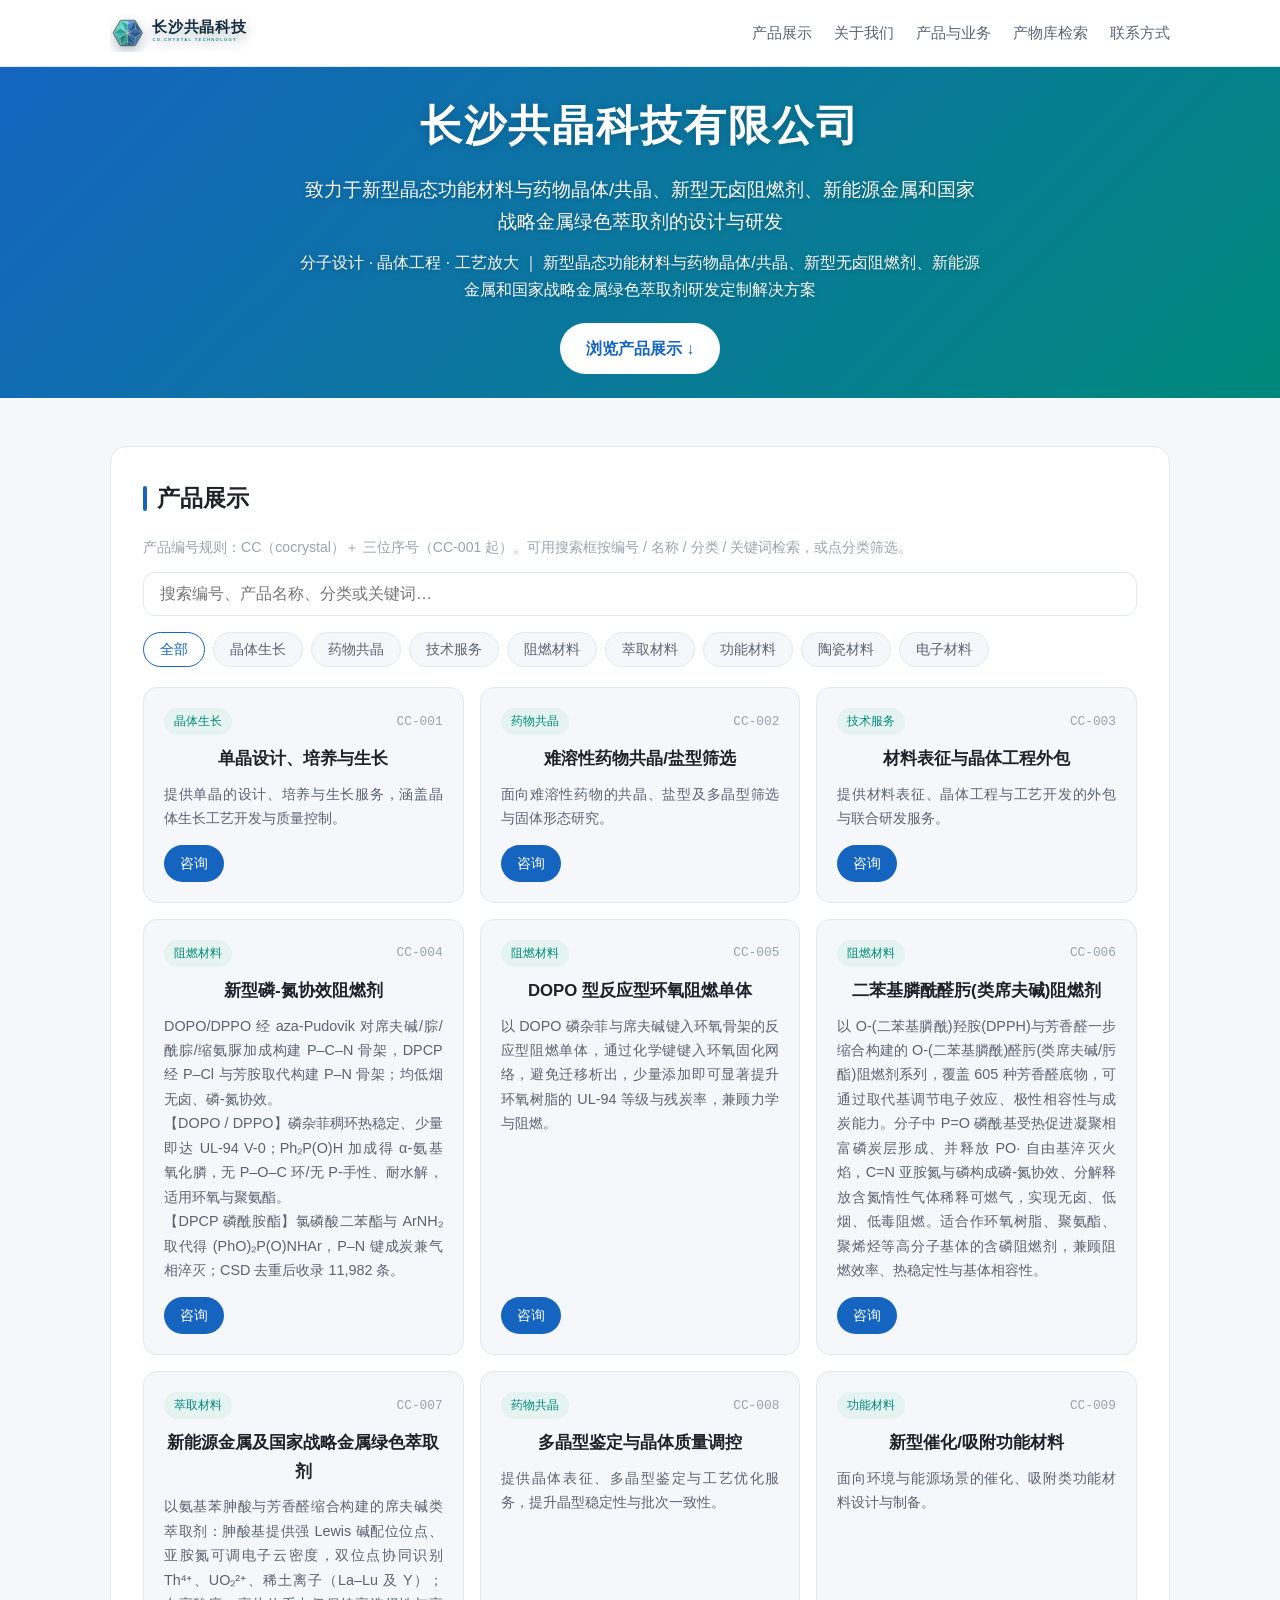
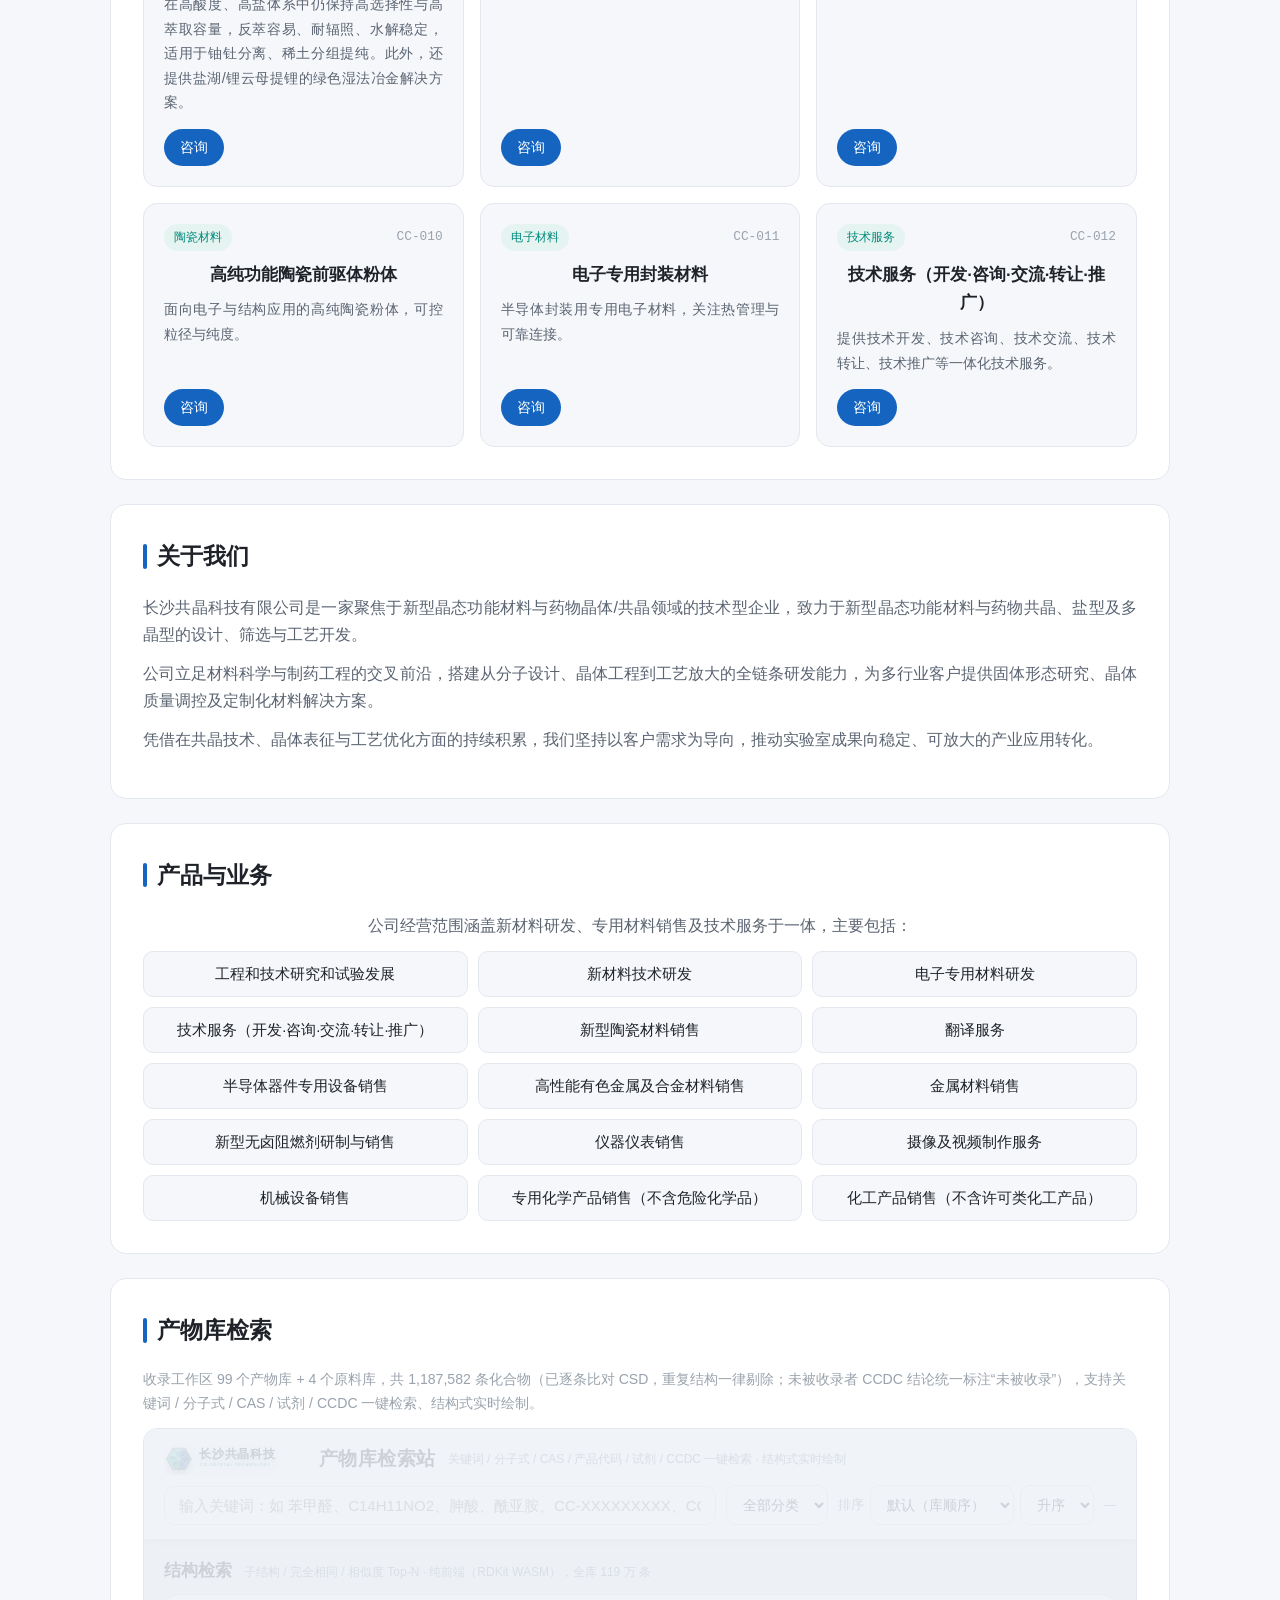
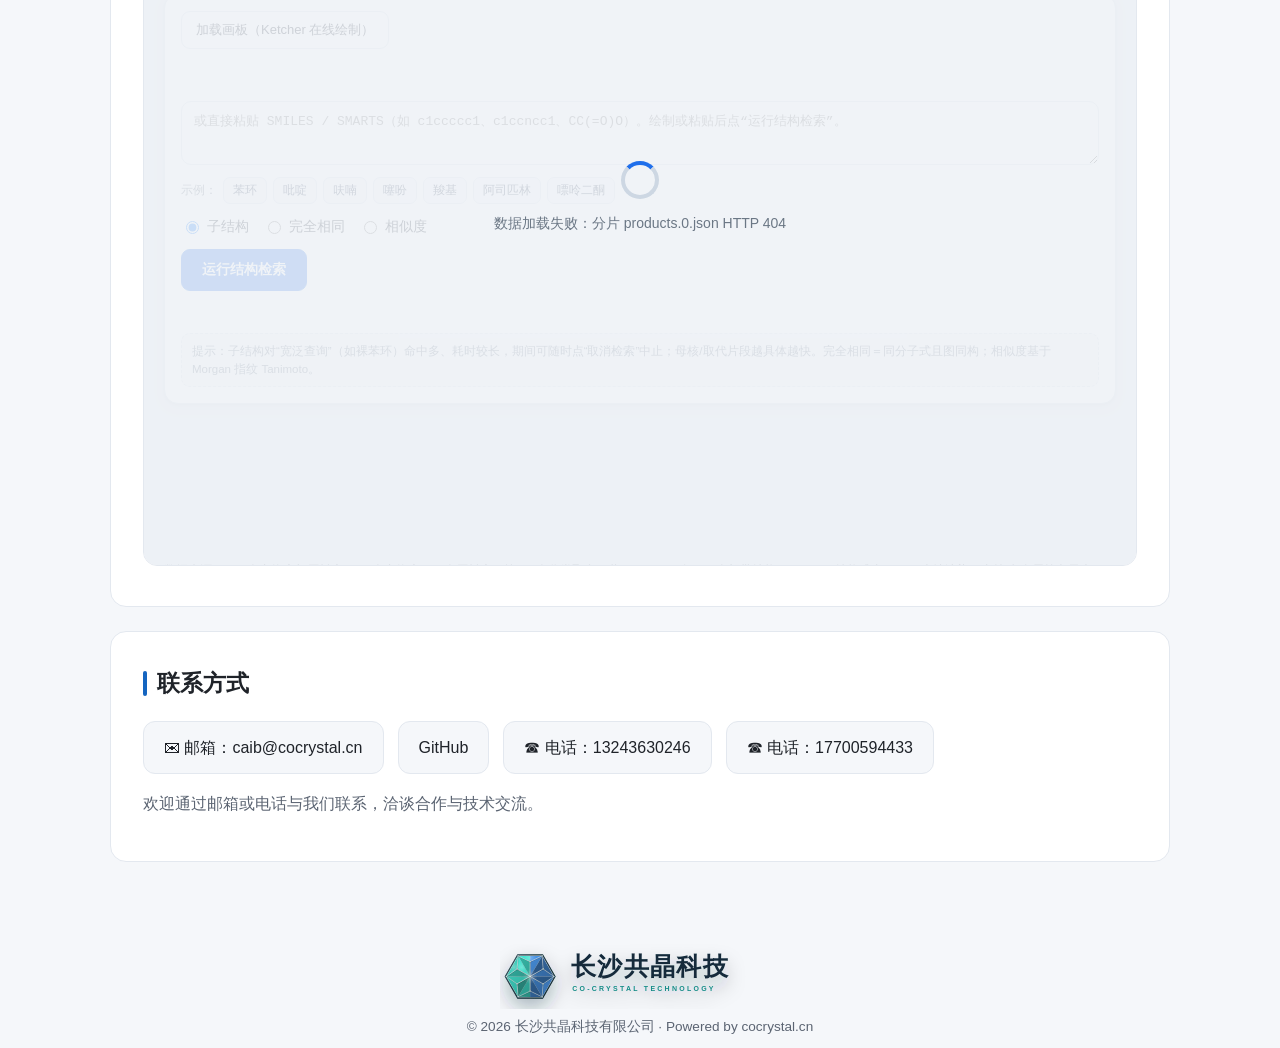
==== index.html @ fe3da729 "content(home): CC-004 并入 DPCP 磷酰胺酯介绍并压缩文案(271->256字, 卡片矮一行)" ====
<!DOCTYPE html>
<html lang="zh-CN">
<head>
<meta charset="UTF-8">
<meta name="viewport" content="width=device-width, initial-scale=1.0">
<title>长沙共晶科技有限公司 | 新型晶态功能材料与药物晶体/共晶研发</title>
<link rel="icon" type="image/svg+xml" href="favicon.svg">
<link rel="apple-touch-icon" href="logo.png">
<meta property="og:type" content="website">
<meta property="og:site_name" content="长沙共晶科技有限公司">
<meta property="og:title" content="长沙共晶科技有限公司 | 新型晶态功能材料与药物晶体/共晶研发">
<meta property="og:description" content="致力于新型晶态功能材料与药物晶体/共晶、新型无卤阻燃剂、新能源金属和国家战略金属绿色萃取剂的设计与研发">
<meta property="og:image" content="logo.png">
<style>
  :root{
    --bg:#f5f7fa; --card:#ffffff; --text:#1f2329; --muted:#5b6472;
    --accent:#1565c0; --accent2:#00897b; --border:#e3e8ef;
  }
  *{box-sizing:border-box;margin:0;padding:0}
  html{scroll-behavior:smooth}
  body{font-family:-apple-system,BlinkMacSystemFont,"Segoe UI","PingFang SC","Microsoft YaHei",sans-serif;
    background:var(--bg);color:var(--text);line-height:1.7;-webkit-font-smoothing:antialiased}
  .topbar{position:sticky;top:0;z-index:10;background:rgba(255,255,255,.94);backdrop-filter:blur(8px);
    border-bottom:1px solid var(--border)}
  .nav{max-width:1100px;margin:0 auto;display:flex;align-items:center;justify-content:space-between;padding:14px 20px;position:relative}
  .brand{display:flex;align-items:center;gap:10px;font-weight:700;color:var(--text);font-size:1.05rem;text-decoration:none}
  .brand img{height:38px;width:auto;display:block}
  .menu{display:flex;gap:22px}
  .menu a{color:var(--muted);text-decoration:none;font-size:.95rem}
  .menu a:hover{color:var(--accent)}
  .hamburger{display:none;background:none;border:none;font-size:1.5rem;color:var(--text);cursor:pointer}
  .hero{background:linear-gradient(135deg,var(--accent),var(--accent2));color:#fff;padding:24px 20px;text-align:center}
  .hero h1{font-size:2.6rem;font-weight:700;letter-spacing:2px;margin-bottom:12px;text-shadow:0 1px 8px rgba(0,0,0,.20)}
  .hero .sub{font-size:1.18rem;opacity:1;max-width:680px;margin:0 auto;font-weight:500;color:#fff;text-shadow:0 1px 6px rgba(0,0,0,.26)}
  .hero .tagline{font-size:.98rem;opacity:1;margin:12px auto 20px;max-width:680px;color:#fff;font-weight:500;text-shadow:0 1px 6px rgba(0,0,0,.26)}
  .cta{display:inline-block;padding:12px 26px;background:#fff;color:var(--accent);border-radius:999px;
    text-decoration:none;font-weight:600;transition:.2s}
  .cta:hover{transform:translateY(-2px);box-shadow:0 6px 18px rgba(0,0,0,.15)}
  .container{max-width:1100px;margin:0 auto;padding:48px 20px}
  section{background:var(--card);border:1px solid var(--border);border-radius:16px;padding:32px;margin-bottom:24px;scroll-margin-top:72px}
  h2{font-size:1.42rem;margin-bottom:18px;color:var(--text);position:relative;padding-left:14px}
  h2::before{content:"";position:absolute;left:0;top:7px;bottom:7px;width:4px;border-radius:2px;background:var(--accent)}
  p{color:var(--muted);margin-bottom:12px}
  #about p{text-align:justify;text-justify:inter-character}
  .tags{display:grid;grid-template-columns:repeat(3,1fr);gap:10px;margin-top:6px}
  .tags span{display:flex;align-items:center;justify-content:center;min-height:46px;padding:9px 15px;background:var(--bg);border:1px solid var(--border);
    border-radius:10px;font-size:.92rem;color:var(--text);text-align:center}
  #business p{text-align:center}
  .note{font-size:.88rem;color:#9aa3ad}
  .psearch{margin:6px 0 16px}
  .psearch input{width:100%;padding:12px 16px;border:1px solid var(--border);border-radius:12px;font-size:1rem;outline:none}
  .psearch input:focus{border-color:var(--accent)}
  .pcats{display:flex;flex-wrap:wrap;gap:8px;margin-bottom:20px}
  .catbtn{padding:7px 16px;border:1px solid var(--border);background:var(--bg);border-radius:999px;
    font-size:.9rem;color:var(--muted);cursor:pointer;transition:.2s}
  .catbtn.active,.catbtn:hover{border-color:var(--accent);color:var(--accent);background:#fff}
  .pgrid{display:grid;grid-template-columns:repeat(3,1fr);gap:16px}
  @media(max-width:640px){.pgrid{grid-template-columns:1fr}}
  .pcard{background:var(--bg);border:1px solid var(--border);border-radius:14px;padding:20px;transition:.2s;display:flex;flex-direction:column}
  .pcard:hover{border-color:var(--accent);transform:translateY(-3px)}
  .phead{display:flex;align-items:center;justify-content:space-between;margin-bottom:10px}
  .ptag{display:inline-block;font-size:.78rem;color:var(--accent2);background:#e6f4f1;padding:3px 10px;border-radius:999px}
  .pcode{font-size:.8rem;color:#9aa3ad;font-family:ui-monospace,Menlo,Consolas,monospace}
  .pcard h3{font-size:1.05rem;margin-bottom:8px;text-align:center}
  .pcard p{font-size:.9rem;margin:0;flex:1;text-align:justify;text-justify:inter-character;white-space:pre-line}
  .pinq{display:inline-block;align-self:flex-start;margin-top:14px;padding:7px 16px;background:var(--accent);color:#fff;
    border-radius:999px;font-size:.85rem;text-decoration:none;font-weight:500}
  .pinq:hover{opacity:.9}
  .contact{display:flex;flex-wrap:wrap;gap:14px}
  .contact a,.contact .phone{display:inline-flex;align-items:center;gap:8px;padding:12px 20px;background:var(--bg);
    border:1px solid var(--border);border-radius:12px;text-decoration:none;color:var(--text);font-weight:500;transition:.2s}
  .contact a:hover{border-color:var(--accent);color:var(--accent)}
  footer{text-align:center;color:var(--muted);font-size:.85rem;padding:10px 20px}
  footer .flogo{display:block;margin:0 auto 6px;width:min(280px,68%);height:auto}
  .searchframe{width:100%;height:82vh;min-height:520px;border:1px solid var(--border);border-radius:14px;background:#fff}
  @media(max-width:640px){
    .hero{padding:18px 16px}.hero h1{font-size:1.9rem}.container{padding:32px 16px}
    .brand img{height:30px}
    .hamburger{display:block}
    .menu{display:none;position:absolute;top:100%;right:0;background:#fff;border:1px solid var(--border);
      border-radius:0 0 12px 12px;flex-direction:column;gap:0;min-width:170px;padding:6px 0}
    .menu.open{display:flex}
    .menu a{padding:11px 20px}
  }
  /* ===== 首页两侧滚动结构推送（产物库真实结构） ===== */
  .side-rail{position:fixed;top:72px;bottom:0;width:200px;z-index:5;overflow:hidden;pointer-events:none;
    background:linear-gradient(180deg,rgba(245,247,250,0),rgba(245,247,250,.7) 10%,rgba(245,247,250,.7) 90%,rgba(245,247,250,0));
    border-left:1px solid var(--border);border-right:1px solid var(--border)}
  .side-rail.left{left:0;border-left:none}
  .side-rail.right{right:0;border-right:none}
  .side-rail .rail-label{position:relative;z-index:2;text-align:center;font-size:.72rem;letter-spacing:1px;
    color:var(--muted);padding:9px 4px;background:rgba(255,255,255,.9);border-bottom:1px solid var(--border)}
  .side-rail .rail-track{display:flex;flex-direction:column;gap:12px;padding:12px 10px;
    animation:railUp 64s linear infinite;will-change:transform}
  .side-rail.right .rail-track{animation-name:railDown}
  .side-rail:hover .rail-track{animation-play-state:paused}
  .side-rail .rail-card{pointer-events:auto;display:flex;flex-direction:column;align-items:center;gap:5px;
    text-decoration:none;background:#fff;border:1px solid var(--border);border-radius:12px;padding:9px 7px 8px;
    box-shadow:0 1px 4px rgba(20,40,60,.06);transition:.18s}
  .side-rail .rail-card:hover{border-color:var(--accent);transform:translateY(-2px);box-shadow:0 4px 12px rgba(20,40,60,.12)}
  .side-rail .rail-card img{width:100%;height:98px;object-fit:contain;display:block}
  .side-rail .rc-cat{font-size:.62rem;color:var(--accent2);background:#e6f4f1;padding:1px 8px;border-radius:999px;white-space:nowrap}
  .side-rail .rc-name{font-size:.72rem;line-height:1.25;color:var(--text);text-align:center;
    display:-webkit-box;-webkit-line-clamp:2;-webkit-box-orient:vertical;overflow:hidden}
  .side-rail .rc-code{font-size:.62rem;color:#9aa3ad;font-family:ui-monospace,Menlo,Consolas,monospace}
  @keyframes railUp{from{transform:translateY(0)}to{transform:translateY(-50%)}}
  @keyframes railDown{from{transform:translateY(-50%)}to{transform:translateY(0)}}
  @media(prefers-reduced-motion:reduce){.side-rail .rail-track{animation:none}}
  @media(max-width:1499px){.side-rail{display:none}}
  /* 宽屏：内容区左右各留等于栏宽的边距，正好填满两栏之间，消除大空隙 */
  @media(min-width:1500px){
    .container,.nav{margin-left:200px;margin-right:200px;max-width:none}
  }
</style>
</head>
<body>
<!-- 两侧滚动结构推送（宽屏 ≥1400px 显示，窄屏自动隐藏） -->
<aside class="side-rail left"><div class="rail-label">产物库精选</div></aside>
<aside class="side-rail right"><div class="rail-label">结构速览</div></aside>
<!--
  ============================================================
  如何部署到 GitHub Pages（让 cocrystal.cn 打开它，免备案 / 免服务器）：
  1. 注册 GitHub 账号，新建仓库（建议仓库名用 用户名.github.io），把本文件传到仓库根目录。
  2. 仓库 Settings → Pages → Source 选 main 分支 / root，Save，得到 用户名.github.io。
  3.【推荐·防盗用】账号级验证：点右上角头像 → Settings → 左侧 Pages → “Verified domains” 点 Add a domain，
     填 cocrystal.cn；GitHub 会显示一条 TXT（主机 _github-pages-challenge-用户名，值是它给的验证码）。
     去阿里云 DNS 加这条 TXT，等生效后回 GitHub 点 Verify。
  4. 仓库 Settings → Pages → Custom domain 填 cocrystal.cn，Save（GitHub 会做 DNS 检查，需第 5 步的 A/CNAME 已生效）。
  5. 阿里云 DNS 加解析（即「添加记录」弹窗）：
       @    A      185.199.108.153 / 109 / 110 / 111.153 （共 4 条）
       www  CNAME  用户名.github.io
  6. DNS 检查通过后勾选 Enforce HTTPS（证书签发最多等 24h），浏览器开 https://cocrystal.cn 即可。
  注：第 3 步 TXT 验证是“防别人抢注你的域名”，不做站点也能打开；真正让站点加载的是第 4–5 步的 A/CNAME。

  【产品数据驱动说明】
  产品展示区从 products.json 读取数据并动态渲染（搜索 / 分类筛选为纯前端 JS，无需后端）。
  以后维护产品：编辑仓库根目录的 products.json（或让助手从产物库重新导出生成）后部署即可，不用改本文件。
  每条产品字段：code(编号) / name(名称) / cat(分类) / desc(简介) / kw(搜索关键词)。
  若 products.json 未随站部署，页面会用内置兜底数据渲染，不会出现空白。
  ============================================================
-->
<header class="topbar">
  <nav class="nav">
    <a class="brand" href="#top"><img src="logo-compact-sm.svg" alt="长沙共晶科技有限公司" width="520" height="120"></a>
    <button class="hamburger" id="hburger" aria-label="菜单">☰</button>
    <div class="menu" id="menu">
      <a href="#products">产品展示</a>
      <a href="#about">关于我们</a>
      <a href="#business">产品与业务</a>
      <a href="#search">产物库检索</a>
      <a href="#contact">联系方式</a>
    </div>
  </nav>
</header>
<header class="hero" id="top">
  <h1>长沙共晶科技有限公司</h1>
  <p class="sub">致力于新型晶态功能材料与药物晶体/共晶、新型无卤阻燃剂、新能源金属和国家战略金属绿色萃取剂的设计与研发</p>
  <p class="tagline">分子设计 · 晶体工程 · 工艺放大 ｜ 新型晶态功能材料与药物晶体/共晶、新型无卤阻燃剂、新能源金属和国家战略金属绿色萃取剂研发定制解决方案</p>
  <a class="cta" href="#products">浏览产品展示 ↓</a>
</header>
<main class="container">
  <section id="products">
    <h2>产品展示</h2>
    <p class="note">产品编号规则：CC（cocrystal）＋ 三位序号（CC-001 起）。可用搜索框按编号 / 名称 / 分类 / 关键词检索，或点分类筛选。</p>
    <div class="psearch">
      <input id="search" type="search" placeholder="搜索编号、产品名称、分类或关键词…" aria-label="搜索产品">
    </div>
    <div class="pcats" id="pcats"></div>
    <div class="pgrid" id="pgrid"></div>
    <p id="noresult" class="note" style="display:none;margin-top:14px">未找到匹配的产品，请调整关键词或切换分类。</p>
  </section>
  <section id="about">
    <h2>关于我们</h2>
    <p>长沙共晶科技有限公司是一家聚焦于新型晶态功能材料与药物晶体/共晶领域的技术型企业，致力于新型晶态功能材料与药物共晶、盐型及多晶型的设计、筛选与工艺开发。</p>
    <p>公司立足材料科学与制药工程的交叉前沿，搭建从分子设计、晶体工程到工艺放大的全链条研发能力，为多行业客户提供固体形态研究、晶体质量调控及定制化材料解决方案。</p>
    <p>凭借在共晶技术、晶体表征与工艺优化方面的持续积累，我们坚持以客户需求为导向，推动实验室成果向稳定、可放大的产业应用转化。</p>
  </section>
  <section id="business">
    <h2>产品与业务</h2>
    <p>公司经营范围涵盖新材料研发、专用材料销售及技术服务于一体，主要包括：</p>
    <div class="tags">
      <span>工程和技术研究和试验发展</span>
      <span>新材料技术研发</span>
      <span>电子专用材料研发</span>
      <span>技术服务（开发·咨询·交流·转让·推广）</span>
      <span>新型陶瓷材料销售</span>
      <span>翻译服务</span>
      <span>半导体器件专用设备销售</span>
      <span>高性能有色金属及合金材料销售</span>
      <span>金属材料销售</span>
      <span>新型无卤阻燃剂研制与销售</span>
      <span>仪器仪表销售</span>
      <span>摄像及视频制作服务</span>
      <span>机械设备销售</span>
      <span>专用化学产品销售（不含危险化学品）</span>
      <span>化工产品销售（不含许可类化工产品）</span>
    </div>
  </section>
  <section id="search">
    <h2>产物库检索</h2>
    <p class="note" id="searchNote">收录工作区 89 个产物库 + 4 个原料库，共 1,101,129 条化合物（已逐条比对 CSD，重复结构一律剔除；未被收录者 CCDC 结论统一标注“未被收录”），支持关键词 / 分子式 / CAS / 试剂 / CCDC 一键检索、结构式实时绘制。</p>
    <iframe src="search/" title="产物库检索站" loading="lazy" class="searchframe"></iframe>
  </section>
  <section id="contact">
    <h2>联系方式</h2>
    <div class="contact">
      <a href="mailto:caib@cocrystal.cn">✉ 邮箱：caib@cocrystal.cn</a>
      <a href="https://github.com/caiverse" target="_blank" rel="noopener">GitHub</a>
      <span class="phone">☎ 电话：13243630246</span>
      <span class="phone">☎ 电话：17700594433</span>
    </div>
    <p style="margin-top:16px">欢迎通过邮箱或电话与我们联系，洽谈合作与技术交流。</p>
  </section>
</main>
<footer><img class="flogo" src="logo-compact-sm.svg" alt="长沙共晶科技有限公司" width="520" height="120">© <span id="year"></span> 长沙共晶科技有限公司 · Powered by cocrystal.cn</footer>
<script>
  document.getElementById('year').textContent=new Date().getFullYear();
  // 移动端汉堡菜单
  var burger=document.getElementById('hburger'),menu=document.getElementById('menu');
  burger.addEventListener('click',function(){menu.classList.toggle('open');});
  menu.querySelectorAll('a').forEach(function(a){a.addEventListener('click',function(){menu.classList.remove('open');});});

  // ===== 产品展示：数据驱动 =====
  // 内置兜底数据（与 products.json 一致）；若 products.json 随站部署，则以其为准。
  var FALLBACK=[
    {"code":"CC-001","name":"单晶设计、培养与生长","cat":"晶体生长","desc":"提供单晶的设计、培养与生长服务，涵盖晶体生长工艺开发与质量控制。","kw":"单晶 设计 培养 生长 晶体 工艺 质量控制"},
    {"code":"CC-002","name":"难溶性药物共晶/盐型筛选","cat":"药物共晶","desc":"面向难溶性药物的共晶、盐型及多晶型筛选与固体形态研究。","kw":"药物共晶 难溶性 盐型 多晶型 固体形态 筛选 溶解度"},
    {"code":"CC-003","name":"材料表征与晶体工程外包","cat":"技术服务","desc":"提供材料表征、晶体工程与工艺开发的外包与联合研发服务。","kw":"技术服务 表征 晶体工程 外包 联合研发 测试"},
    {"code":"CC-004","name":"新型磷-氮协效阻燃剂","cat":"阻燃材料","desc":"DOPO/DPPO 经 aza-Pudovik 对席夫碱/腙/酰腙/缩氨脲加成构建 P–C–N 骨架，DPCP 经 P–Cl 与芳胺取代构建 P–N 骨架；均低烟无卤、磷-氮协效。\n【DOPO / DPPO】磷杂菲稠环热稳定、少量即达 UL-94 V-0；Ph₂P(O)H 加成得 α-氨基氧化膦，无 P–O–C 环/无 P-手性、耐水解，适用环氧与聚氨酯。\n【DPCP 磷酰胺酯】氯磷酸二苯酯与 ArNH₂ 取代得 (PhO)₂P(O)NHAr，P–N 键成炭兼气相淬灭；CSD 去重后收录 11,982 条。","kw":"阻燃剂 无卤 磷氮协效 DOPO DPPO 二苯基氧化膦 磷杂菲 席夫碱 腙 酰腙 缩氨脲 α-氨基氧化膦 aza-Pudovik 成炭 环氧树脂 聚氨酯 聚烯烃 UL-94 V-0 DPCP 氯磷酸二苯酯 2524-64-3 磷酰胺酯 P-N 单芳胺 CSD去重 11,982"},
    {"code":"CC-005","name":"DOPO 型反应型环氧阻燃单体","cat":"阻燃材料","desc":"以 DOPO 磷杂菲与席夫碱键入环氧骨架的反应型阻燃单体，通过化学键键入环氧固化网络，避免迁移析出，少量添加即可显著提升环氧树脂的 UL-94 等级与残炭率，兼顾力学与阻燃。","kw":"阻燃剂 反应型 无卤 DOPO 环氧树脂 席夫碱 残炭 UL-94"},
    {"code":"CC-006","name":"二苯基膦酰醛肟(类席夫碱)阻燃剂","cat":"阻燃材料","desc":"以 O-(二苯基膦酰)羟胺(DPPH)与芳香醛一步缩合构建的 O-(二苯基膦酰)醛肟(类席夫碱/肟酯)阻燃剂系列，覆盖 605 种芳香醛底物，可通过取代基调节电子效应、极性相容性与成炭能力。分子中 P=O 磷酰基受热促进凝聚相富磷炭层形成、并释放 PO· 自由基淬灭火焰，C=N 亚胺氮与磷构成磷-氮协效、分解释放含氮惰性气体稀释可燃气，实现无卤、低烟、低毒阻燃。适合作环氧树脂、聚氨酯、聚烯烃等高分子基体的含磷阻燃剂，兼顾阻燃效率、热稳定性与基体相容性。","kw":"二苯基膦酰醛肟 DPPH 类席夫碱 肟酯 含磷阻燃剂 磷氮协效 无卤低烟 成炭 环氧树脂 聚氨酯 聚烯烃 热稳定 芳香醛"},
    {"code":"CC-007","name":"新能源金属及国家战略金属绿色萃取剂","cat":"萃取材料","desc":"以氨基苯胂酸与芳香醛缩合构建的席夫碱类萃取剂：胂酸基提供强 Lewis 碱配位位点、亚胺氮可调电子云密度，双位点协同识别Th⁴⁺、UO₂²⁺、稀土离子（La–Lu 及 Y）；在高酸度、高盐体系中仍保持高选择性与高萃取容量，反萃容易、耐辐照、水解稳定，适用于铀钍分离、稀土分组提纯。此外，还提供盐湖/锂云母提锂的绿色湿法冶金解决方案。","kw":"萃取剂 氨基胂酸 席夫碱 钍 Th4+ 铀酰 UO2^2+ 稀土 锂 湿法冶金 绿色分离 铀钍分离 盐湖提锂"},
    {"code":"CC-008","name":"多晶型鉴定与晶体质量调控","cat":"药物共晶","desc":"提供晶体表征、多晶型鉴定与工艺优化服务，提升晶型稳定性与批次一致性。","kw":"多晶型 鉴定 晶体 质量 调控 工艺 稳定性 批次"},
    {"code":"CC-009","name":"新型催化/吸附功能材料","cat":"功能材料","desc":"面向环境与能源场景的催化、吸附类功能材料设计与制备。","kw":"功能材料 催化 吸附 高分子 复合 环境 能源"},
    {"code":"CC-010","name":"高纯功能陶瓷前驱体粉体","cat":"陶瓷材料","desc":"面向电子与结构应用的高纯陶瓷粉体，可控粒径与纯度。","kw":"陶瓷 高纯 前驱体 粉体 电子 结构"},
    {"code":"CC-011","name":"电子专用封装材料","cat":"电子材料","desc":"半导体封装用专用电子材料，关注热管理与可靠连接。","kw":"电子 封装 半导体 导热 可靠连接 基板"},
    {"code":"CC-012","name":"技术服务（开发·咨询·交流·转让·推广）","cat":"技术服务","desc":"提供技术开发、技术咨询、技术交流、技术转让、技术推广等一体化技术服务。","kw":"技术服务 开发 咨询 交流 转让 推广 研发"}
  ];
  var pgrid=document.getElementById('pgrid'),
      pcats=document.getElementById('pcats'),
      psearch=document.getElementById('search'),
      noresult=document.getElementById('noresult');
  var PRODUCTS=FALLBACK.slice(),curCat='全部';
  function esc(s){return (s||'').replace(/[&<>"]/g,function(c){
    return {'&':'&amp;','<':'&lt;','>':'&gt;','"':'&quot;'}[c];});}
  function renderCats(){
    var cats=['全部'];
    PRODUCTS.forEach(function(p){ if(cats.indexOf(p.cat)<0) cats.push(p.cat); });
    pcats.innerHTML='';
    cats.forEach(function(c){
      var b=document.createElement('button');
      b.className='catbtn'+(c===curCat?' active':'');
      b.setAttribute('data-cat',c);
      b.textContent=c;
      b.addEventListener('click',function(){
        curCat=c;
        Array.prototype.forEach.call(pcats.children,function(x){x.classList.remove('active');});
        b.classList.add('active'); apply();
      });
      pcats.appendChild(b);
    });
  }
  function apply(){
    var kw=psearch.value.trim().toLowerCase(),shown=0;
    pgrid.innerHTML='';
    PRODUCTS.forEach(function(p){
      var hay=(p.code+' '+p.name+' '+p.cat+' '+(p.kw||'')).toLowerCase();
      var okCat=(curCat==='全部')||(p.cat===curCat);
      var okKw=!kw||hay.indexOf(kw)>-1;
      if(okCat&&okKw){
        var subject='咨询：'+p.code+' '+p.name;
        var card=document.createElement('div');
        card.className='pcard';
        card.setAttribute('data-cat',p.cat);
        card.innerHTML=
          '<div class="phead"><span class="ptag">'+esc(p.cat)+'</span><span class="pcode">'+esc(p.code)+'</span></div>'+
          '<h3>'+esc(p.name)+'</h3>'+
          '<p>'+esc(p.desc)+'</p>'+
          '<a class="pinq" href="mailto:caib@cocrystal.cn?subject='+encodeURIComponent(subject)+'">咨询</a>';
        pgrid.appendChild(card); shown++;
      }
    });
    noresult.style.display=shown?'none':'block';
  }
  renderCats(); apply();
  // 若 products.json 已部署，则以其覆盖（数据驱动更新）
  fetch('products.json').then(function(r){return r.json();}).then(function(d){
    if(Array.isArray(d)&&d.length){ PRODUCTS=d; }
    renderCats(); apply();
  }).catch(function(){ /* 保留内置兜底数据 */ });
  psearch.addEventListener('input',apply);

  // 产物库统计：运行时读取 stats.json + products.manifest.json，改库后自动更新，无需再手改数字
  // 总数以 manifest.count(分片清单, 聚合/去重都会更新)为准；库构成取 stats.json
  (function(){
    var el=document.getElementById('searchNote'); if(!el) return;
    var bases=['search/data/','../product_search/data/','product_search/data/','data/'];
    function put(st,man){
      var libs=st.by_library||{}, totalLibs=Object.keys(libs).length;
      var n=(man&&man.count!=null)?man.count:(st.total||0);
      var nReag=(st.n_reagent!=null)?st.n_reagent:Object.keys(libs).filter(function(k){return k.indexOf('清单')>=0;}).length;
      var nProd=(st.n_product!=null)?st.n_product:(totalLibs-nReag);
      el.textContent='收录工作区 '+nProd+' 个产物库 + '+nReag+' 个原料库，共 '+n.toLocaleString()+' 条化合物（已逐条比对 CSD，重复结构一律剔除；未被收录者 CCDC 结论统一标注“未被收录”），支持关键词 / 分子式 / CAS / 试剂 / CCDC 一键检索、结构式实时绘制。';
    }
    (function next(i){
      if(i>=bases.length) return;
      var b=bases[i];
      Promise.all([
        fetch(b+'stats.json').then(function(r){return r.json();}),
        fetch(b+'products.manifest.json').then(function(r){return r.json();}).catch(function(){return null;})
      ]).then(function(a){put(a[0],a[1]);}).catch(function(){next(i+1);});
    })(0);
  })();
</script>
<script src="rails.js"></script>
</body>
</html>
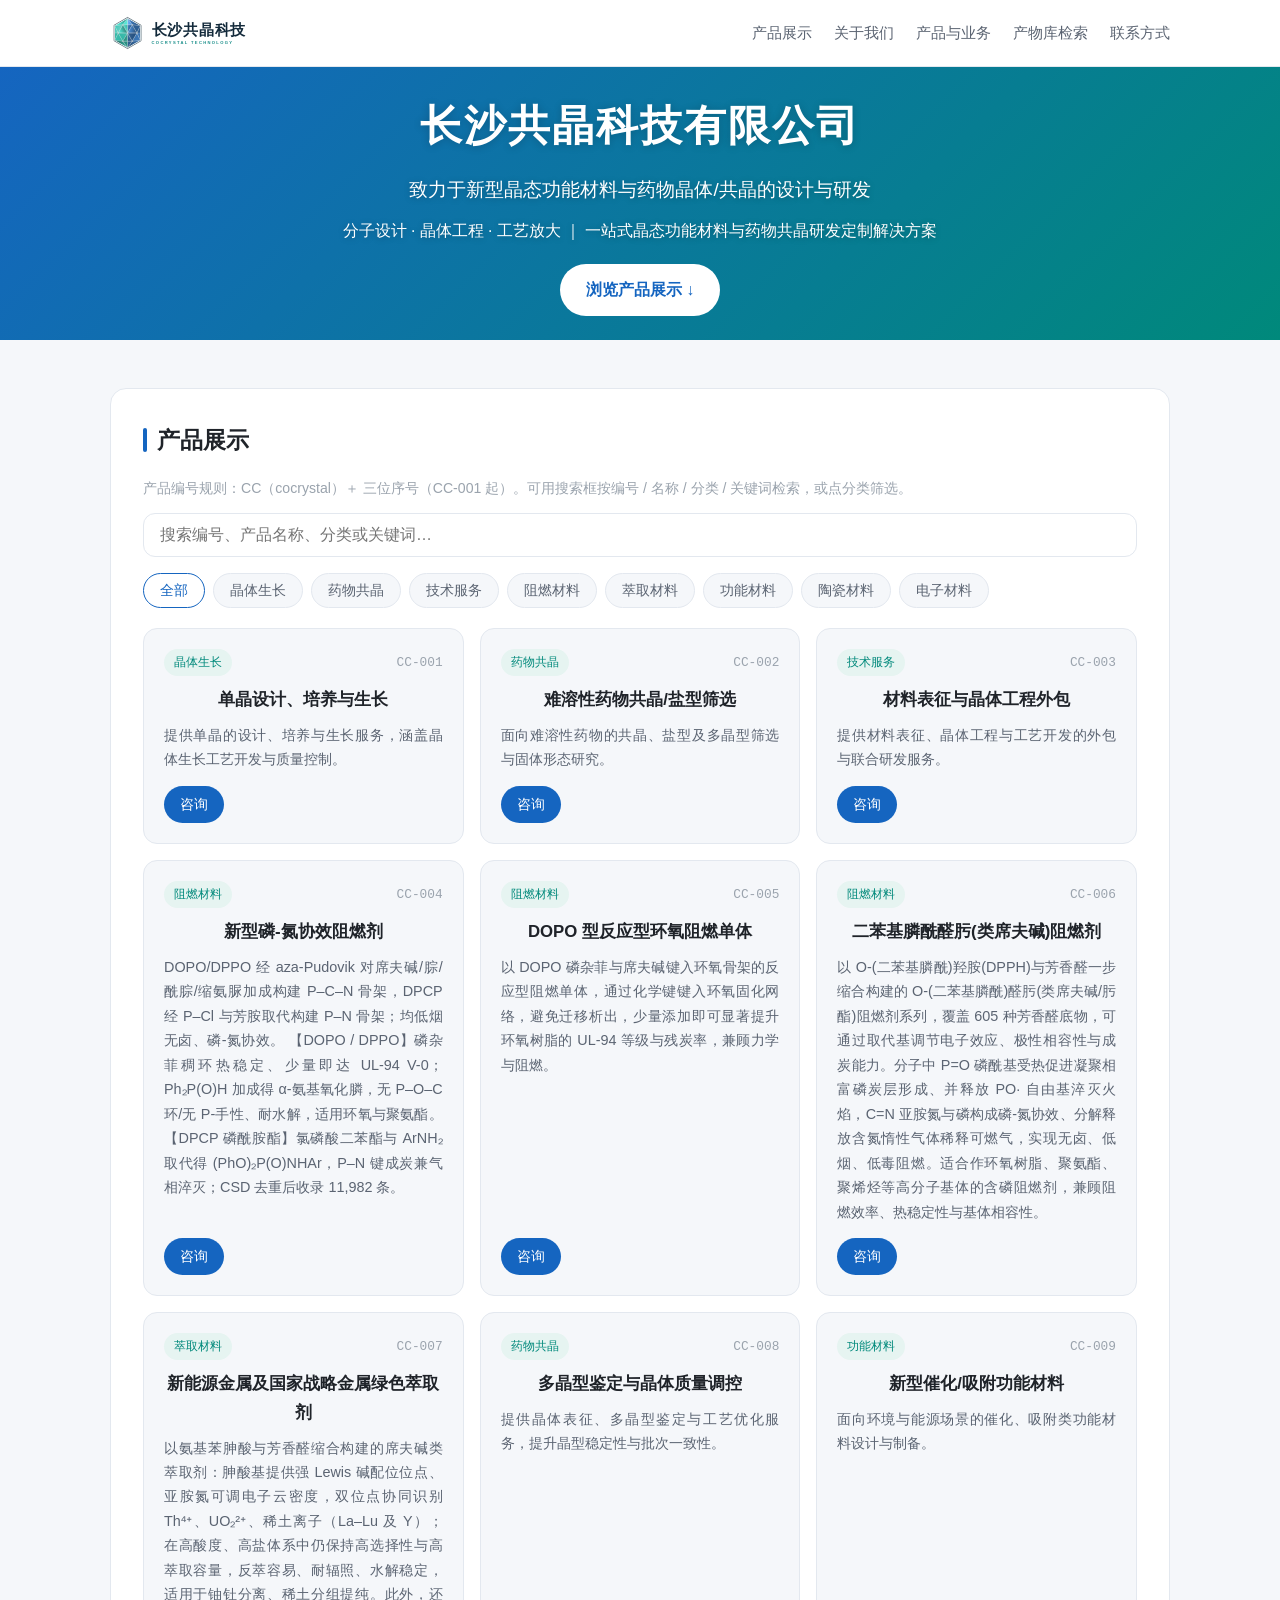
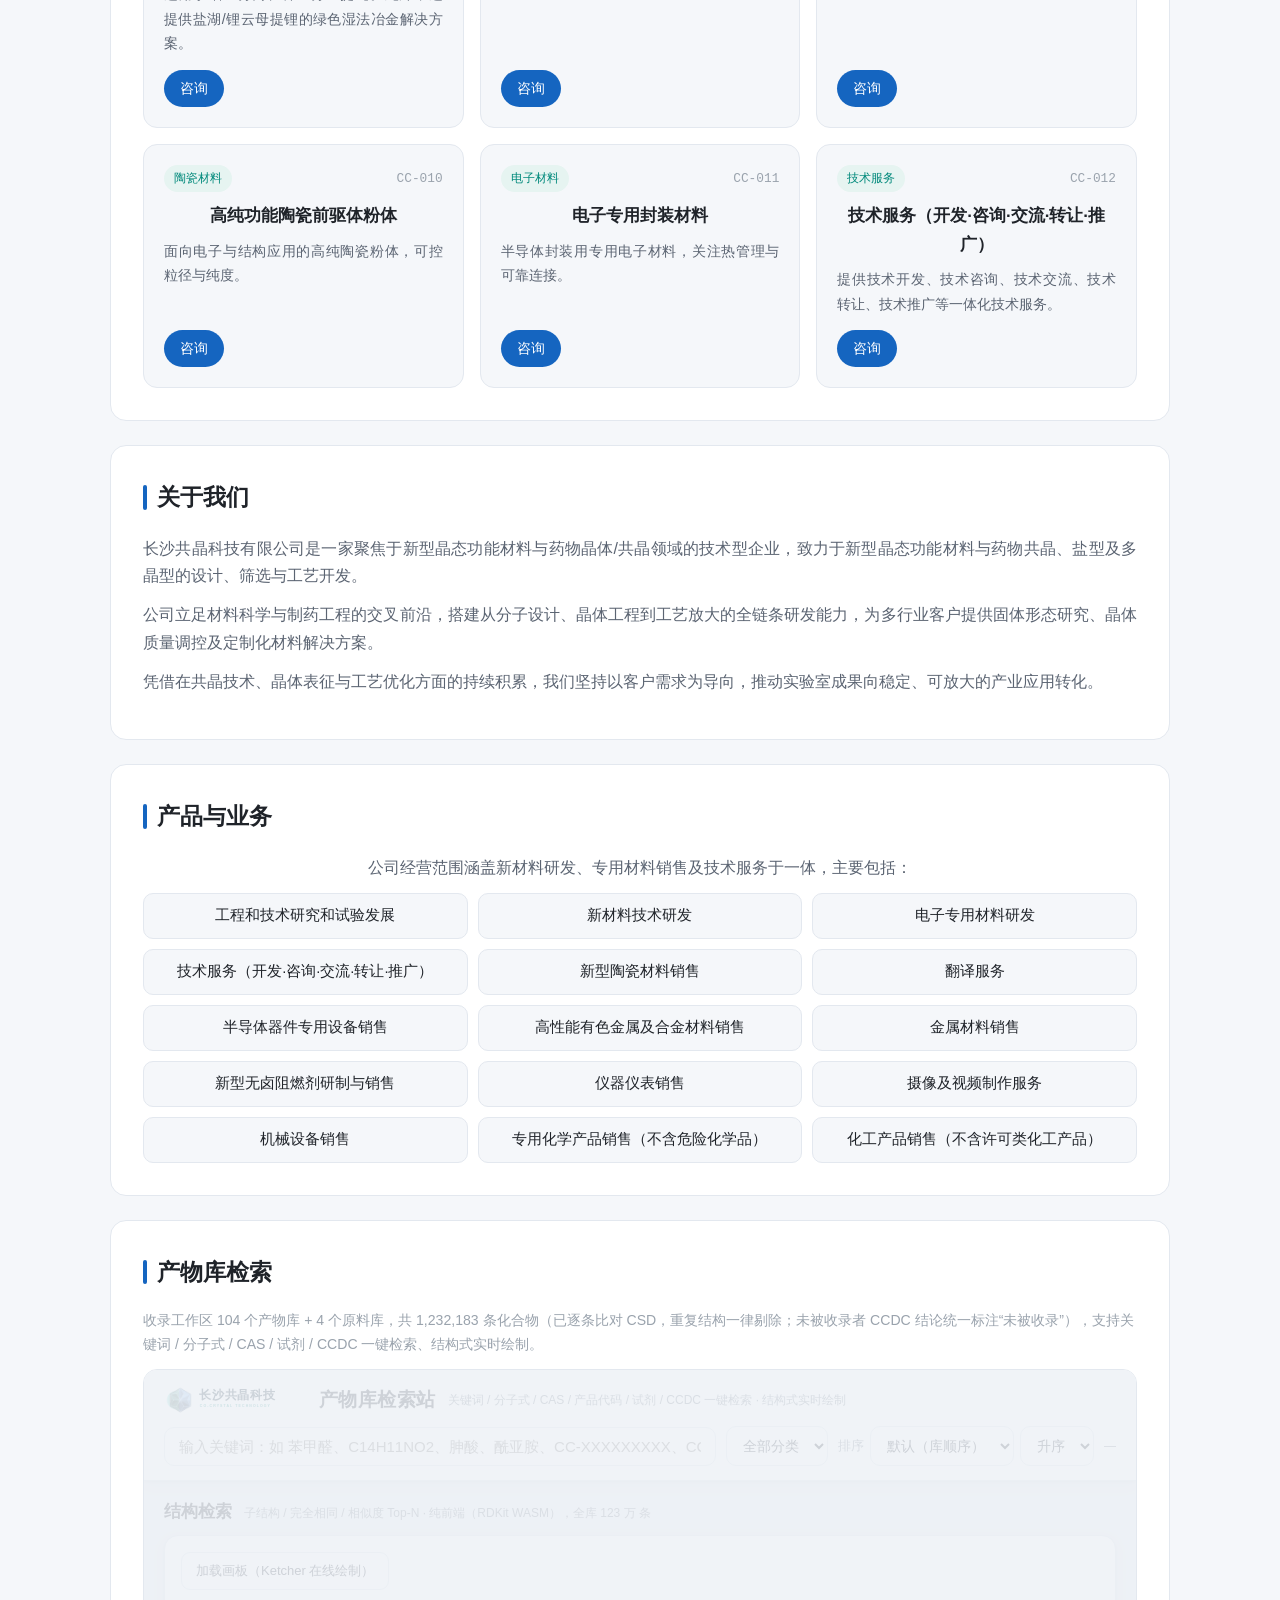
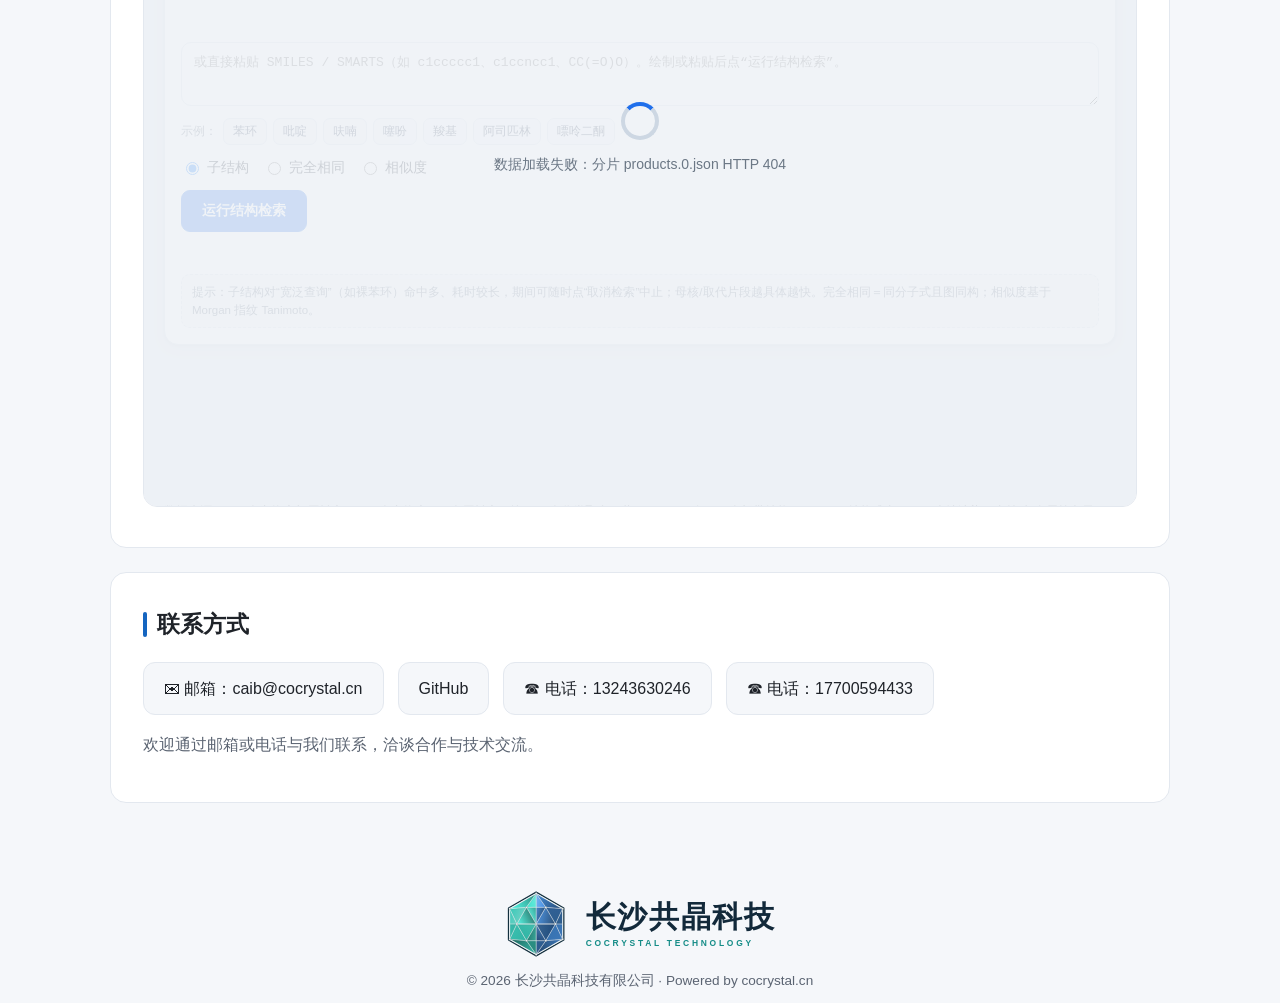
==== commit 19d486cf: "logo: 按原图真实结构重建宝石(24面/白线/节点/斜面环), 尖顶270竖分色, 渐变逐面取自原图" ====
--- a/index.html
+++ b/index.html
@@ -9,7 +9,7 @@
 <meta property="og:type" content="website">
 <meta property="og:site_name" content="长沙共晶科技有限公司">
 <meta property="og:title" content="长沙共晶科技有限公司 | 新型晶态功能材料与药物晶体/共晶研发">
-<meta property="og:description" content="致力于新型晶态功能材料与药物晶体/共晶、新型无卤阻燃剂、新能源金属和国家战略金属绿色萃取剂的设计与研发">
+<meta property="og:description" content="致力于新型晶态功能材料与药物晶体/共晶的设计与研发">
 <meta property="og:image" content="logo.png">
 <style>
   :root{
@@ -31,7 +31,7 @@
   .hamburger{display:none;background:none;border:none;font-size:1.5rem;color:var(--text);cursor:pointer}
   .hero{background:linear-gradient(135deg,var(--accent),var(--accent2));color:#fff;padding:24px 20px;text-align:center}
   .hero h1{font-size:2.6rem;font-weight:700;letter-spacing:2px;margin-bottom:12px;text-shadow:0 1px 8px rgba(0,0,0,.20)}
-  .hero .sub{font-size:1.18rem;opacity:1;max-width:680px;margin:0 auto;font-weight:500;color:#fff;text-shadow:0 1px 6px rgba(0,0,0,.26)}
+  .hero .sub{font-size:1.18rem;opacity:1;max-width:820px;margin:0 auto;font-weight:500;color:#fff;text-shadow:0 1px 6px rgba(0,0,0,.26)}
   .hero .tagline{font-size:.98rem;opacity:1;margin:12px auto 20px;max-width:680px;color:#fff;font-weight:500;text-shadow:0 1px 6px rgba(0,0,0,.26)}
   .cta{display:inline-block;padding:12px 26px;background:#fff;color:var(--accent);border-radius:999px;
     text-decoration:none;font-weight:600;transition:.2s}
@@ -62,7 +62,7 @@
   .ptag{display:inline-block;font-size:.78rem;color:var(--accent2);background:#e6f4f1;padding:3px 10px;border-radius:999px}
   .pcode{font-size:.8rem;color:#9aa3ad;font-family:ui-monospace,Menlo,Consolas,monospace}
   .pcard h3{font-size:1.05rem;margin-bottom:8px;text-align:center}
-  .pcard p{font-size:.9rem;margin:0;flex:1;text-align:justify;text-justify:inter-character;white-space:pre-line}
+  .pcard p{font-size:.9rem;margin:0;flex:1;text-align:justify;text-justify:inter-character}
   .pinq{display:inline-block;align-self:flex-start;margin-top:14px;padding:7px 16px;background:var(--accent);color:#fff;
     border-radius:999px;font-size:.85rem;text-decoration:none;font-weight:500}
   .pinq:hover{opacity:.9}
@@ -141,7 +141,7 @@
 -->
 <header class="topbar">
   <nav class="nav">
-    <a class="brand" href="#top"><img src="logo-compact-sm.svg" alt="长沙共晶科技有限公司" width="520" height="120"></a>
+    <a class="brand" href="#top"><img src="logo-compact-sm.svg" alt="长沙共晶科技有限公司" width="430" height="120"></a>
     <button class="hamburger" id="hburger" aria-label="菜单">☰</button>
     <div class="menu" id="menu">
       <a href="#products">产品展示</a>
@@ -154,8 +154,8 @@
 </header>
 <header class="hero" id="top">
   <h1>长沙共晶科技有限公司</h1>
-  <p class="sub">致力于新型晶态功能材料与药物晶体/共晶、新型无卤阻燃剂、新能源金属和国家战略金属绿色萃取剂的设计与研发</p>
-  <p class="tagline">分子设计 · 晶体工程 · 工艺放大 ｜ 新型晶态功能材料与药物晶体/共晶、新型无卤阻燃剂、新能源金属和国家战略金属绿色萃取剂研发定制解决方案</p>
+  <p class="sub">致力于新型晶态功能材料与药物晶体/共晶的设计与研发</p>
+  <p class="tagline">分子设计 · 晶体工程 · 工艺放大 ｜ 一站式晶态功能材料与药物共晶研发定制解决方案</p>
   <a class="cta" href="#products">浏览产品展示 ↓</a>
 </header>
 <main class="container">
@@ -212,7 +212,7 @@
     <p style="margin-top:16px">欢迎通过邮箱或电话与我们联系，洽谈合作与技术交流。</p>
   </section>
 </main>
-<footer><img class="flogo" src="logo-compact-sm.svg" alt="长沙共晶科技有限公司" width="520" height="120">© <span id="year"></span> 长沙共晶科技有限公司 · Powered by cocrystal.cn</footer>
+<footer><img class="flogo" src="logo-compact-sm.svg" alt="长沙共晶科技有限公司" width="430" height="120">© <span id="year"></span> 长沙共晶科技有限公司 · Powered by cocrystal.cn</footer>
 <script>
   document.getElementById('year').textContent=new Date().getFullYear();
   // 移动端汉堡菜单
@@ -226,15 +226,14 @@
     {"code":"CC-001","name":"单晶设计、培养与生长","cat":"晶体生长","desc":"提供单晶的设计、培养与生长服务，涵盖晶体生长工艺开发与质量控制。","kw":"单晶 设计 培养 生长 晶体 工艺 质量控制"},
     {"code":"CC-002","name":"难溶性药物共晶/盐型筛选","cat":"药物共晶","desc":"面向难溶性药物的共晶、盐型及多晶型筛选与固体形态研究。","kw":"药物共晶 难溶性 盐型 多晶型 固体形态 筛选 溶解度"},
     {"code":"CC-003","name":"材料表征与晶体工程外包","cat":"技术服务","desc":"提供材料表征、晶体工程与工艺开发的外包与联合研发服务。","kw":"技术服务 表征 晶体工程 外包 联合研发 测试"},
-    {"code":"CC-004","name":"新型磷-氮协效阻燃剂","cat":"阻燃材料","desc":"DOPO/DPPO 经 aza-Pudovik 对席夫碱/腙/酰腙/缩氨脲加成构建 P–C–N 骨架，DPCP 经 P–Cl 与芳胺取代构建 P–N 骨架；均低烟无卤、磷-氮协效。\n【DOPO / DPPO】磷杂菲稠环热稳定、少量即达 UL-94 V-0；Ph₂P(O)H 加成得 α-氨基氧化膦，无 P–O–C 环/无 P-手性、耐水解，适用环氧与聚氨酯。\n【DPCP 磷酰胺酯】氯磷酸二苯酯与 ArNH₂ 取代得 (PhO)₂P(O)NHAr，P–N 键成炭兼气相淬灭；CSD 去重后收录 11,982 条。","kw":"阻燃剂 无卤 磷氮协效 DOPO DPPO 二苯基氧化膦 磷杂菲 席夫碱 腙 酰腙 缩氨脲 α-氨基氧化膦 aza-Pudovik 成炭 环氧树脂 聚氨酯 聚烯烃 UL-94 V-0 DPCP 氯磷酸二苯酯 2524-64-3 磷酰胺酯 P-N 单芳胺 CSD去重 11,982"},
-    {"code":"CC-005","name":"DOPO 型反应型环氧阻燃单体","cat":"阻燃材料","desc":"以 DOPO 磷杂菲与席夫碱键入环氧骨架的反应型阻燃单体，通过化学键键入环氧固化网络，避免迁移析出，少量添加即可显著提升环氧树脂的 UL-94 等级与残炭率，兼顾力学与阻燃。","kw":"阻燃剂 反应型 无卤 DOPO 环氧树脂 席夫碱 残炭 UL-94"},
-    {"code":"CC-006","name":"二苯基膦酰醛肟(类席夫碱)阻燃剂","cat":"阻燃材料","desc":"以 O-(二苯基膦酰)羟胺(DPPH)与芳香醛一步缩合构建的 O-(二苯基膦酰)醛肟(类席夫碱/肟酯)阻燃剂系列，覆盖 605 种芳香醛底物，可通过取代基调节电子效应、极性相容性与成炭能力。分子中 P=O 磷酰基受热促进凝聚相富磷炭层形成、并释放 PO· 自由基淬灭火焰，C=N 亚胺氮与磷构成磷-氮协效、分解释放含氮惰性气体稀释可燃气，实现无卤、低烟、低毒阻燃。适合作环氧树脂、聚氨酯、聚烯烃等高分子基体的含磷阻燃剂，兼顾阻燃效率、热稳定性与基体相容性。","kw":"二苯基膦酰醛肟 DPPH 类席夫碱 肟酯 含磷阻燃剂 磷氮协效 无卤低烟 成炭 环氧树脂 聚氨酯 聚烯烃 热稳定 芳香醛"},
-    {"code":"CC-007","name":"新能源金属及国家战略金属绿色萃取剂","cat":"萃取材料","desc":"以氨基苯胂酸与芳香醛缩合构建的席夫碱类萃取剂：胂酸基提供强 Lewis 碱配位位点、亚胺氮可调电子云密度，双位点协同识别Th⁴⁺、UO₂²⁺、稀土离子（La–Lu 及 Y）；在高酸度、高盐体系中仍保持高选择性与高萃取容量，反萃容易、耐辐照、水解稳定，适用于铀钍分离、稀土分组提纯。此外，还提供盐湖/锂云母提锂的绿色湿法冶金解决方案。","kw":"萃取剂 氨基胂酸 席夫碱 钍 Th4+ 铀酰 UO2^2+ 稀土 锂 湿法冶金 绿色分离 铀钍分离 盐湖提锂"},
-    {"code":"CC-008","name":"多晶型鉴定与晶体质量调控","cat":"药物共晶","desc":"提供晶体表征、多晶型鉴定与工艺优化服务，提升晶型稳定性与批次一致性。","kw":"多晶型 鉴定 晶体 质量 调控 工艺 稳定性 批次"},
-    {"code":"CC-009","name":"新型催化/吸附功能材料","cat":"功能材料","desc":"面向环境与能源场景的催化、吸附类功能材料设计与制备。","kw":"功能材料 催化 吸附 高分子 复合 环境 能源"},
-    {"code":"CC-010","name":"高纯功能陶瓷前驱体粉体","cat":"陶瓷材料","desc":"面向电子与结构应用的高纯陶瓷粉体，可控粒径与纯度。","kw":"陶瓷 高纯 前驱体 粉体 电子 结构"},
-    {"code":"CC-011","name":"电子专用封装材料","cat":"电子材料","desc":"半导体封装用专用电子材料，关注热管理与可靠连接。","kw":"电子 封装 半导体 导热 可靠连接 基板"},
-    {"code":"CC-012","name":"技术服务（开发·咨询·交流·转让·推广）","cat":"技术服务","desc":"提供技术开发、技术咨询、技术交流、技术转让、技术推广等一体化技术服务。","kw":"技术服务 开发 咨询 交流 转让 推广 研发"}
+    {"code":"CC-004","name":"多晶型鉴定与晶体质量调控","cat":"药物共晶","desc":"提供晶体表征、多晶型鉴定与工艺优化服务，提升晶型稳定性与批次一致性。","kw":"多晶型 鉴定 晶体 质量 调控 工艺 稳定性 批次"},
+    {"code":"CC-005","name":"新型催化/吸附功能材料","cat":"功能材料","desc":"面向环境与能源场景的催化、吸附类功能材料设计与制备。","kw":"功能材料 催化 吸附 高分子 复合 环境 能源"},
+    {"code":"CC-006","name":"高纯功能陶瓷前驱体粉体","cat":"陶瓷材料","desc":"面向电子与结构应用的高纯陶瓷粉体，可控粒径与纯度。","kw":"陶瓷 高纯 前驱体 粉体 电子 结构"},
+    {"code":"CC-007","name":"电子专用封装材料","cat":"电子材料","desc":"半导体封装用专用电子材料，关注热管理与可靠连接。","kw":"电子 封装 半导体 导热 可靠连接 基板"},
+    {"code":"CC-008","name":"新型磷-氮型绿色高效阻燃剂","cat":"阻燃材料","desc":"基于 DOPO 磷杂菲与席夫碱构建的磷-氮协效阻燃体系，无卤低烟、可反应型键入环氧与聚氨酯等基体，少量添加即达 UL-94 V-0，兼顾凝聚相成炭与气相自由基淬灭。","kw":"阻燃剂 无卤 磷氮协效 DOPO 环氧树脂 聚氨酯 UL-94 V-0"},
+    {"code":"CC-009","name":"技术服务（开发·咨询·交流·转让·推广）","cat":"技术服务","desc":"提供技术开发、技术咨询、技术交流、技术转让、技术推广等一体化技术服务。","kw":"技术服务 开发 咨询 交流 转让 推广 研发"},
+    {"code":"CC-010","name":"环三磷腈六席夫碱阻燃剂","cat":"阻燃材料","desc":"以环三磷腈为核、六臂席夫碱包覆的磷-氮协效阻燃剂，高热稳定性与成炭催化活性，可分散于水性聚氨酯等基体，赋予材料低烟无卤、离火自熄特性，适用于纺织涂层与柔性阻燃材料。","kw":"阻燃剂 无卤 环三磷腈 席夫碱 磷氮协效 水性聚氨酯 低烟 自熄"},
+    {"code":"CC-011","name":"DOPO 型反应型环氧阻燃单体","cat":"阻燃材料","desc":"以 DOPO 磷杂菲与席夫碱键入环氧骨架的反应型阻燃单体，通过化学键键入环氧固化网络，避免迁移析出，少量添加即可显著提升环氧树脂的 UL-94 等级与残炭率，兼顾力学与阻燃。","kw":"阻燃剂 反应型 无卤 DOPO 环氧树脂 席夫碱 残炭 UL-94"}
   ];
   var pgrid=document.getElementById('pgrid'),
       pcats=document.getElementById('pcats'),
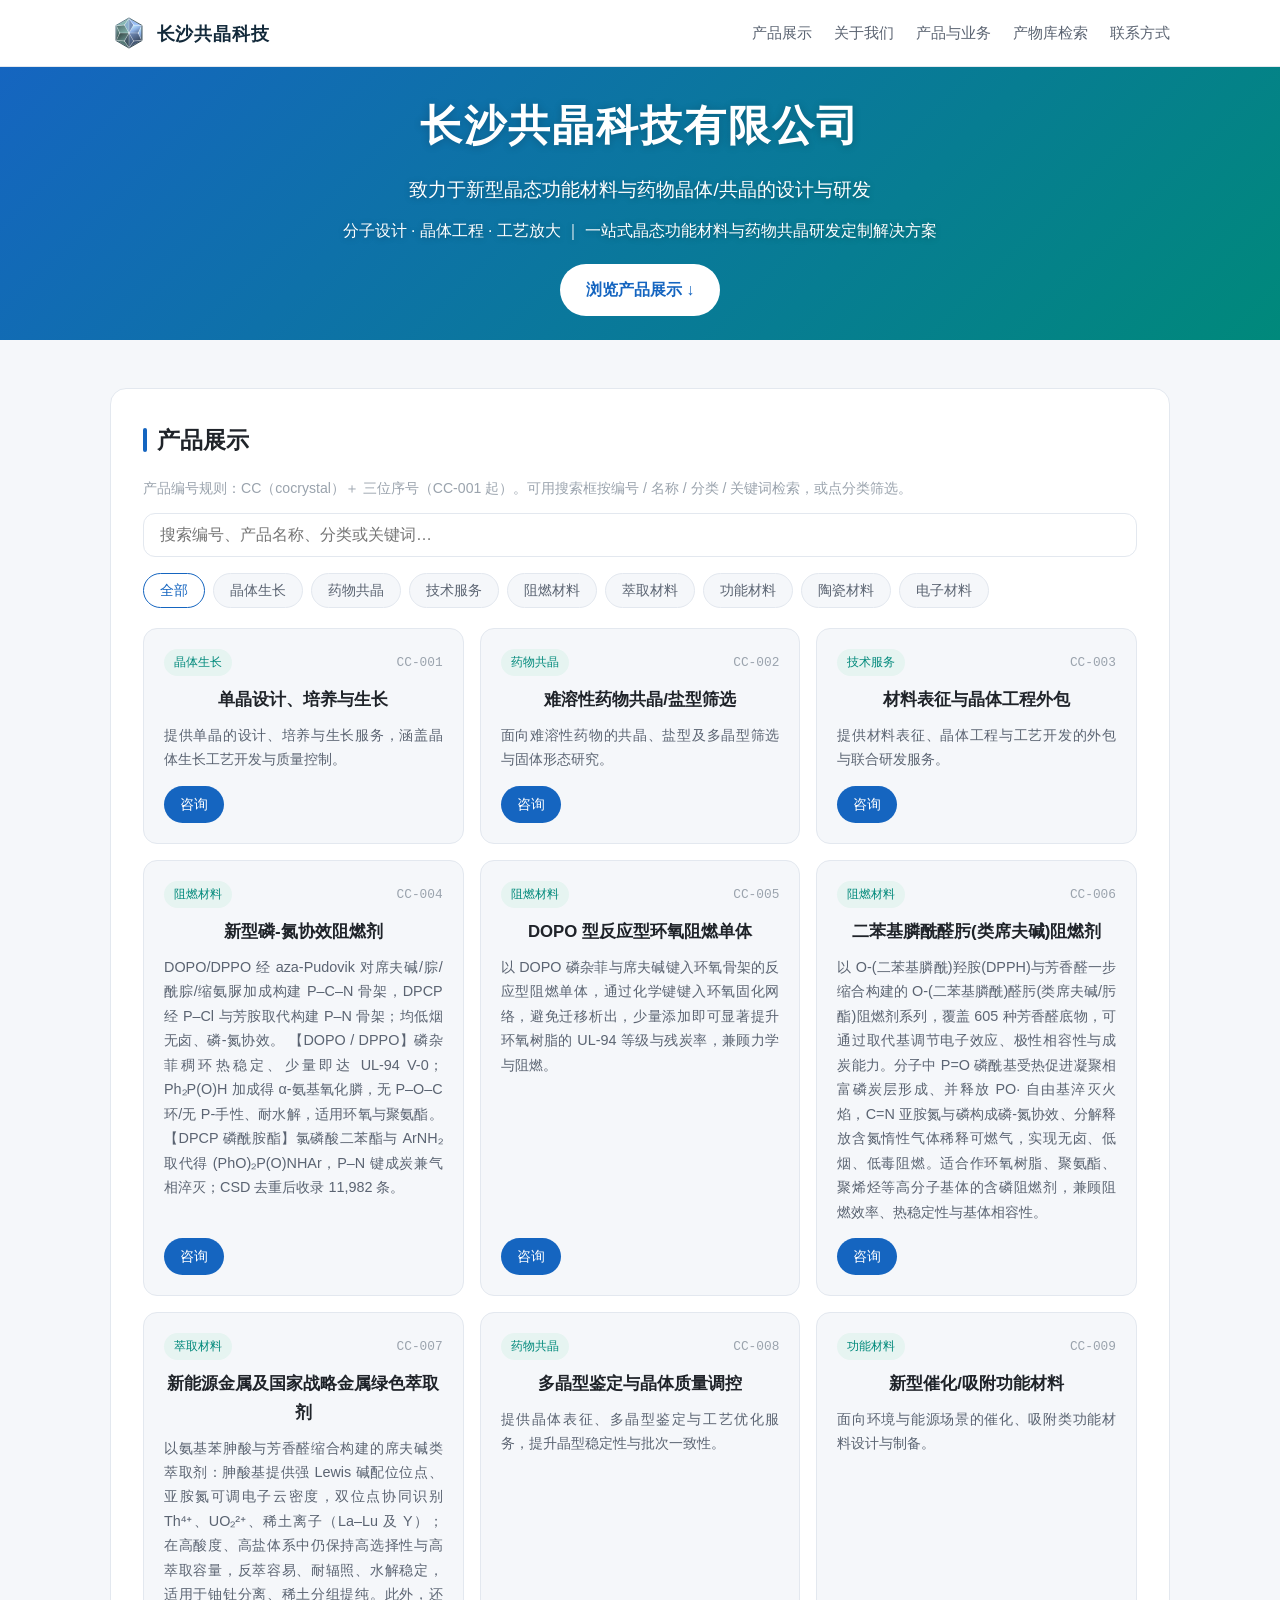
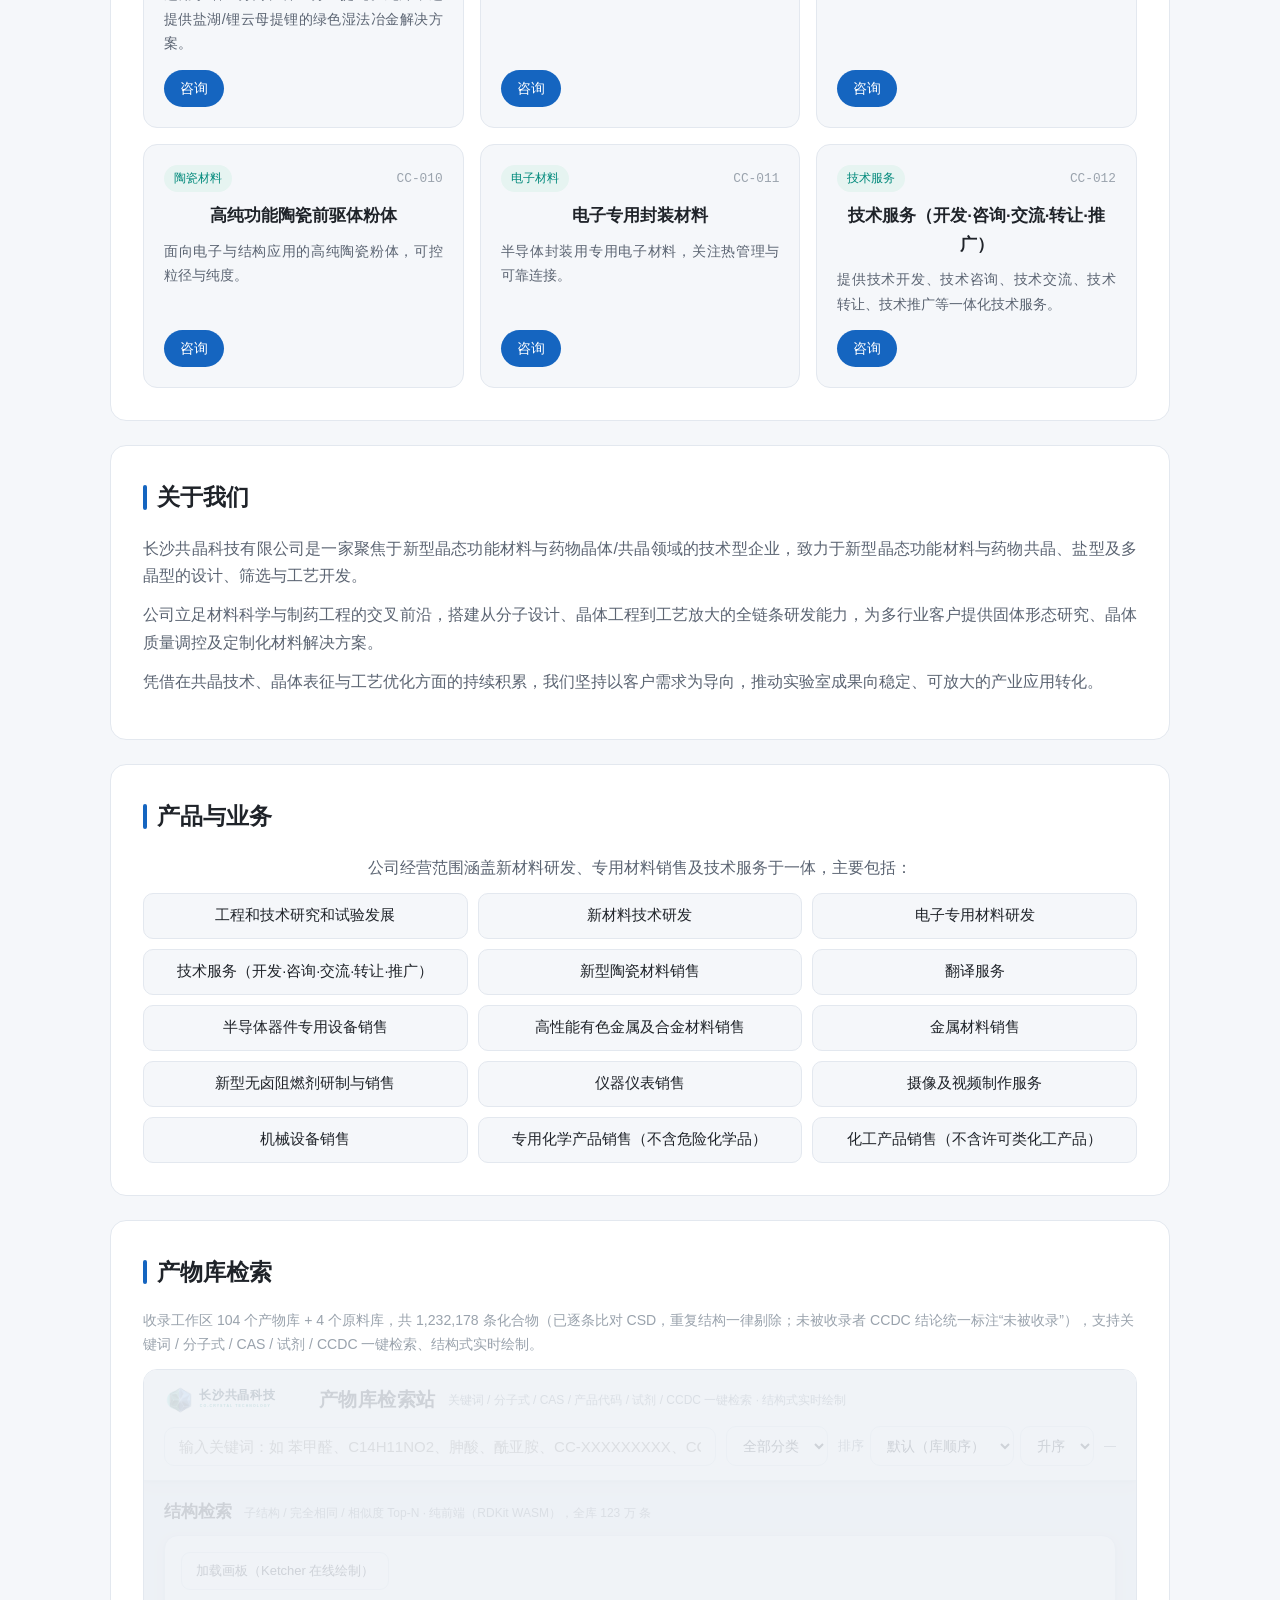
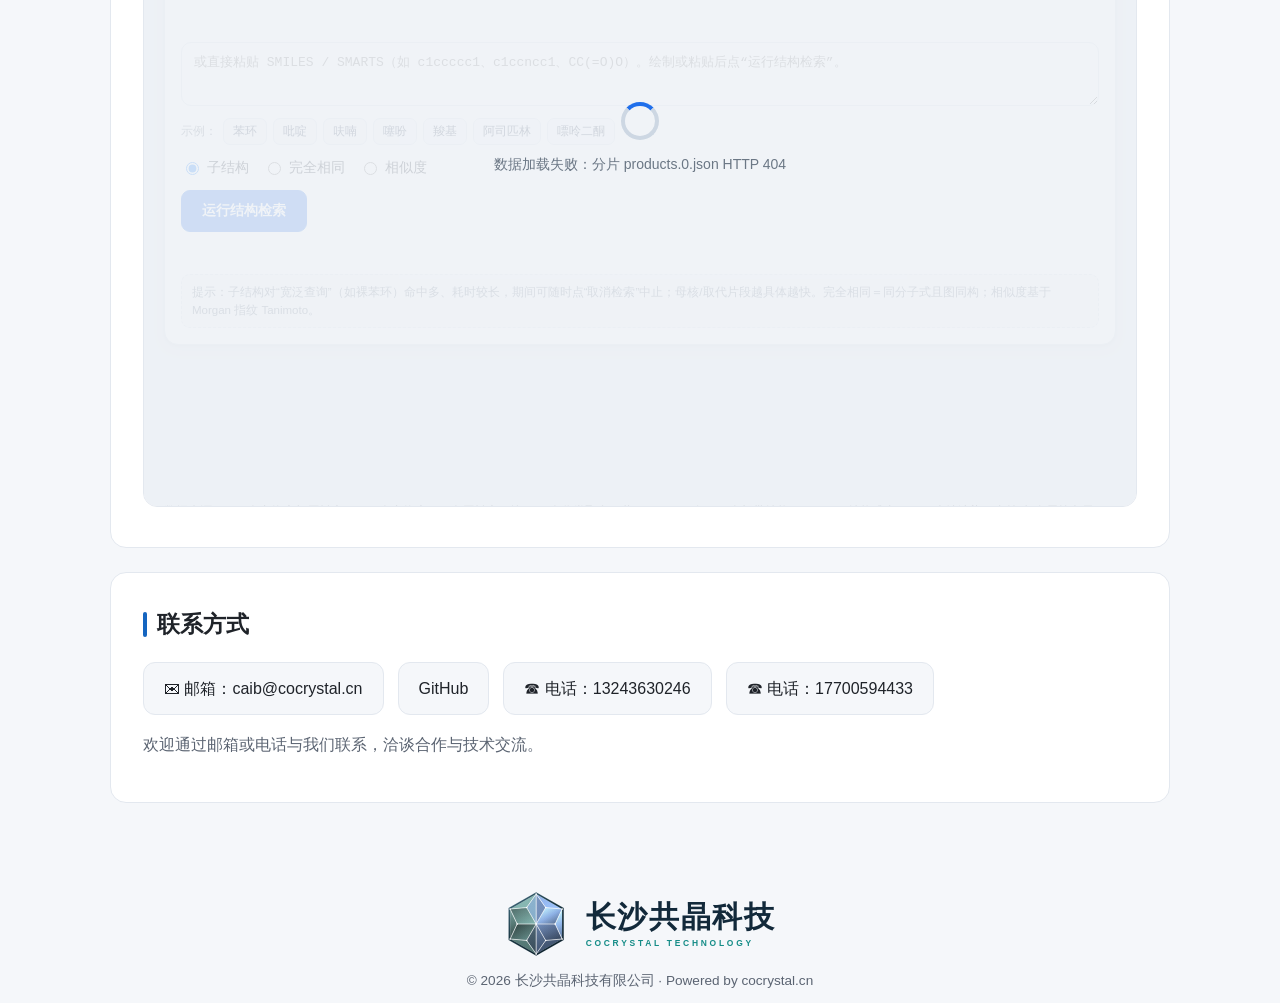
==== commit 17f2373e: "nav: 单独出单行 logo-nav.svg（38px 高时英文行仅 4px 不可读），导航改用单行版" ====
--- a/index.html
+++ b/index.html
@@ -141,7 +141,7 @@
 -->
 <header class="topbar">
   <nav class="nav">
-    <a class="brand" href="#top"><img src="logo-compact-sm.svg" alt="长沙共晶科技有限公司" width="430" height="120"></a>
+    <a class="brand" href="#top"><img src="logo-nav.svg" alt="长沙共晶科技有限公司" width="512" height="120"></a>
     <button class="hamburger" id="hburger" aria-label="菜单">☰</button>
     <div class="menu" id="menu">
       <a href="#products">产品展示</a>
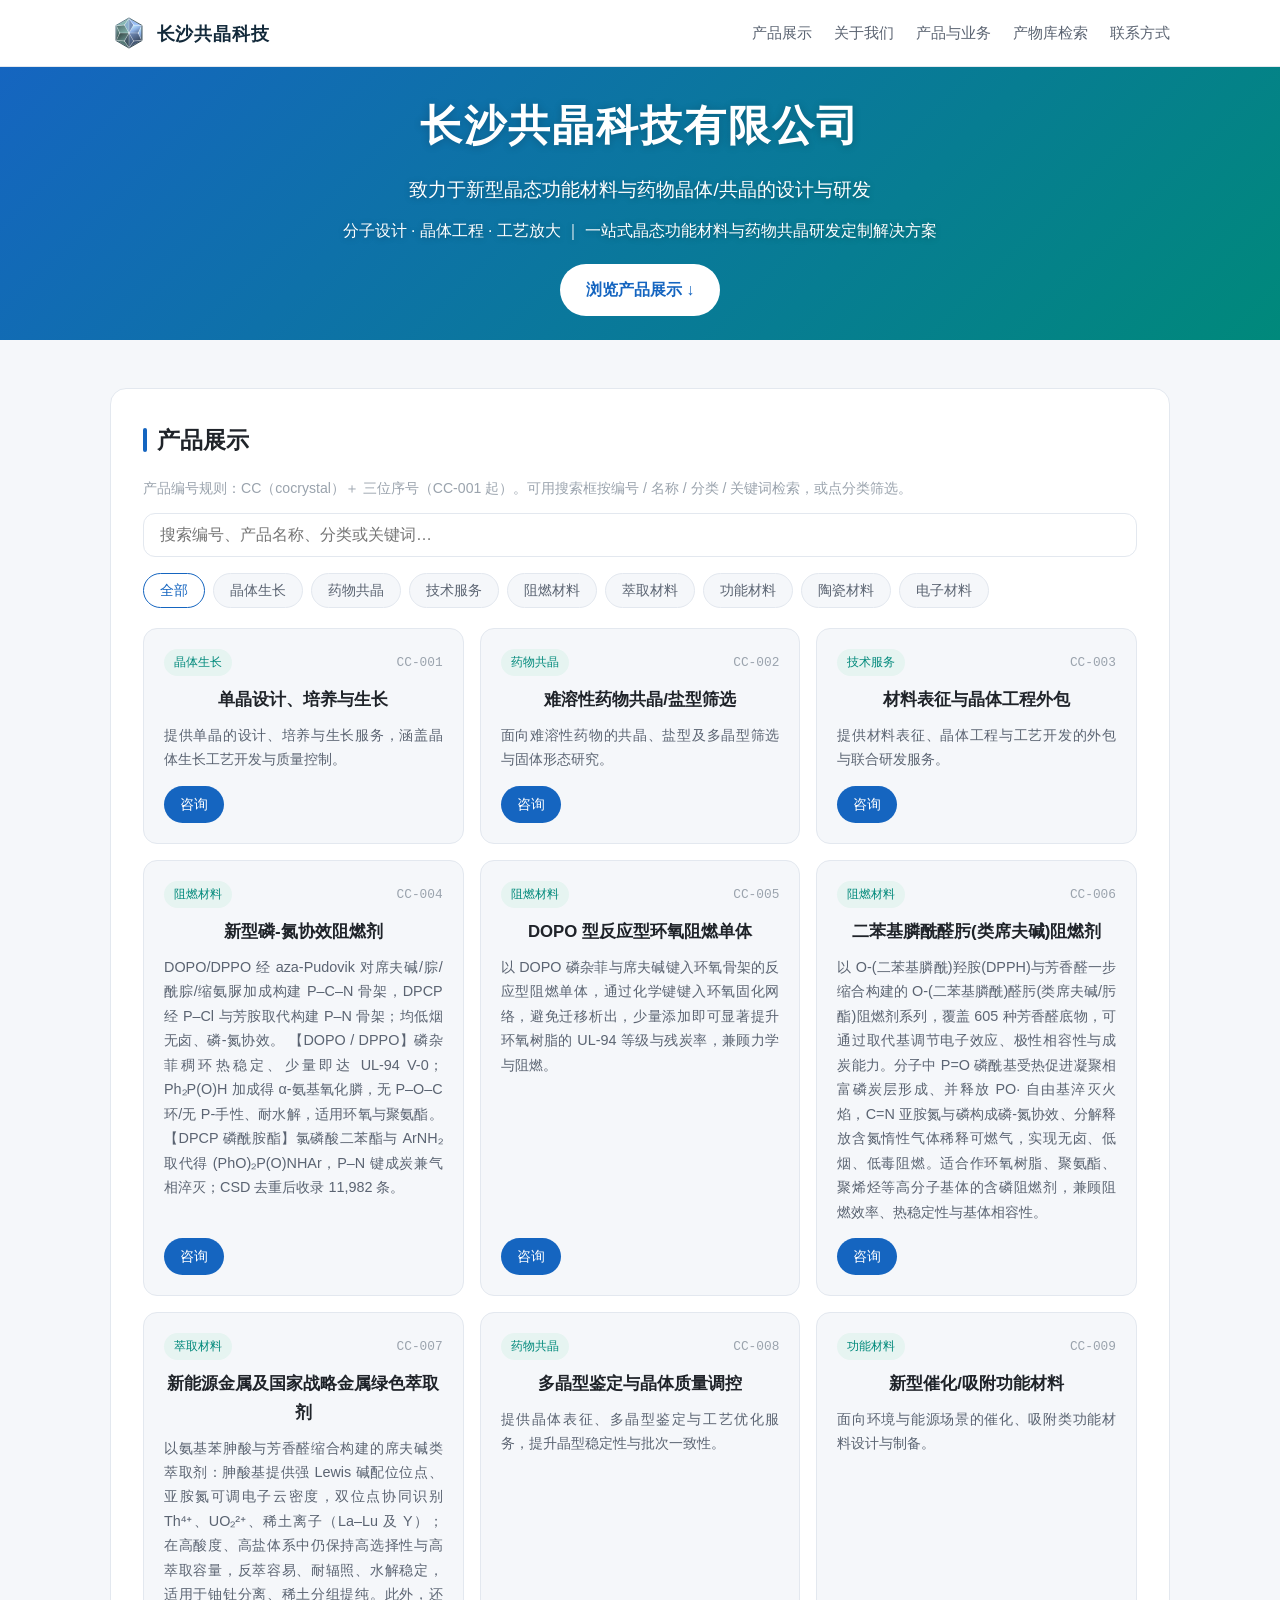
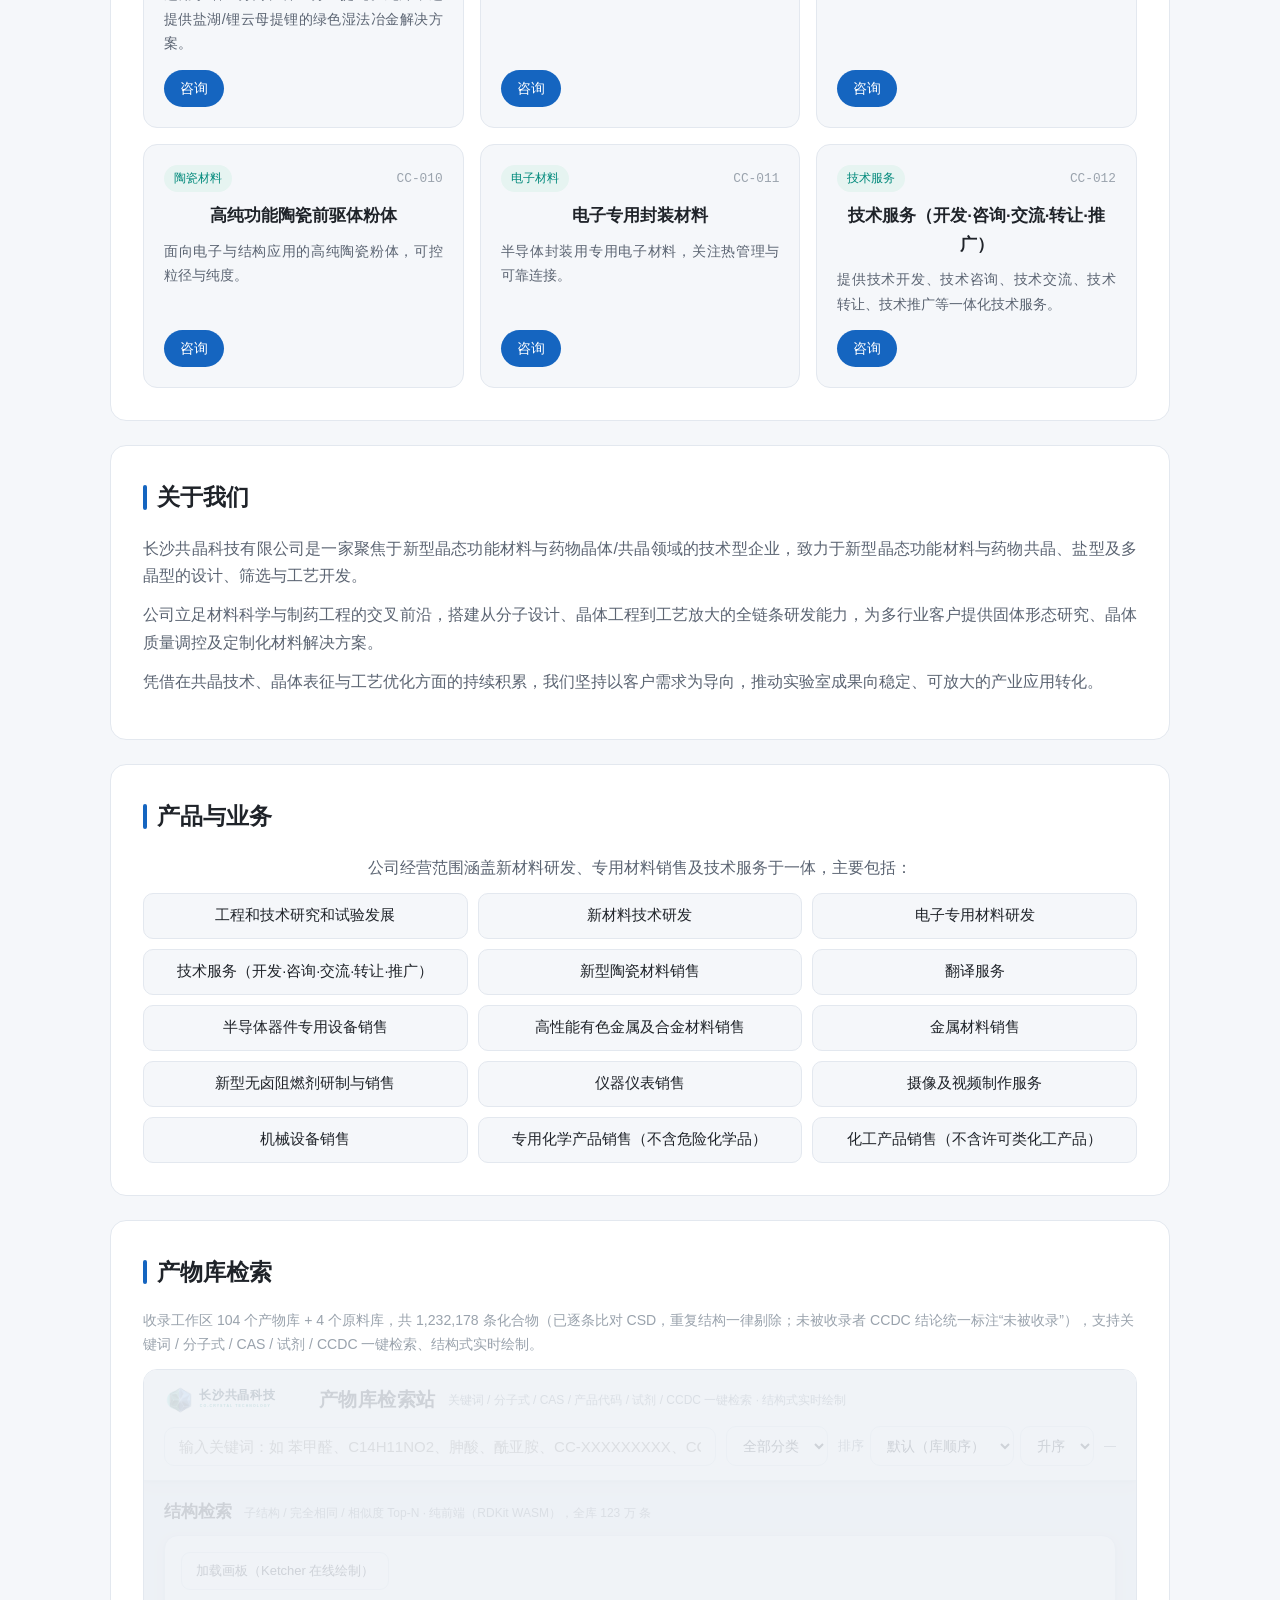
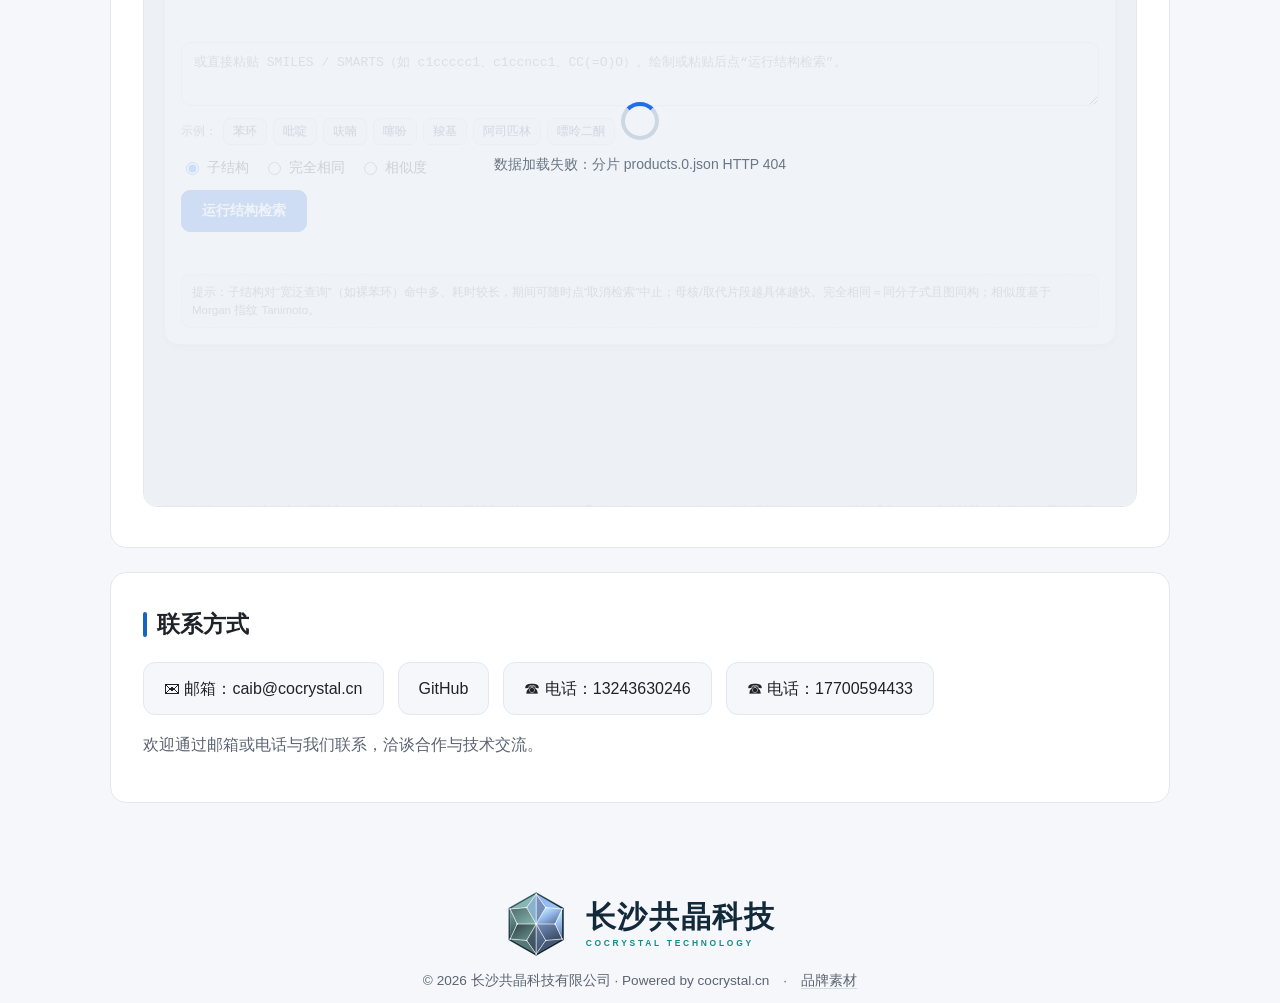
==== commit 7eea7d22: "brand: 完整品牌素材套件（横版/单行/紧凑/反白/竖版/仅图形/单色镂空/图标/favicon/OG）+ brand/ 规范页；与 logo 共用同一套几何" ====
--- a/index.html
+++ b/index.html
@@ -5,12 +5,16 @@
 <meta name="viewport" content="width=device-width, initial-scale=1.0">
 <title>长沙共晶科技有限公司 | 新型晶态功能材料与药物晶体/共晶研发</title>
 <link rel="icon" type="image/svg+xml" href="favicon.svg">
-<link rel="apple-touch-icon" href="logo.png">
+<link rel="icon" type="image/png" sizes="32x32" href="favicon-32.png">
+<link rel="apple-touch-icon" sizes="180x180" href="brand/apple-touch-icon.png">
 <meta property="og:type" content="website">
 <meta property="og:site_name" content="长沙共晶科技有限公司">
 <meta property="og:title" content="长沙共晶科技有限公司 | 新型晶态功能材料与药物晶体/共晶研发">
 <meta property="og:description" content="致力于新型晶态功能材料与药物晶体/共晶的设计与研发">
-<meta property="og:image" content="logo.png">
+<meta property="og:image" content="brand/og-image.png">
+<meta property="og:image:width" content="1200">
+<meta property="og:image:height" content="630">
+<meta name="twitter:card" content="summary_large_image">
 <style>
   :root{
     --bg:#f5f7fa; --card:#ffffff; --text:#1f2329; --muted:#5b6472;
@@ -212,7 +216,7 @@
     <p style="margin-top:16px">欢迎通过邮箱或电话与我们联系，洽谈合作与技术交流。</p>
   </section>
 </main>
-<footer><img class="flogo" src="logo-compact-sm.svg" alt="长沙共晶科技有限公司" width="430" height="120">© <span id="year"></span> 长沙共晶科技有限公司 · Powered by cocrystal.cn</footer>
+<footer><img class="flogo" src="logo-compact-sm.svg" alt="长沙共晶科技有限公司" width="430" height="120">© <span id="year"></span> 长沙共晶科技有限公司 · Powered by cocrystal.cn　·　<a href="brand/" style="color:inherit;text-decoration:none;border-bottom:1px solid #cfdfe2">品牌素材</a></footer>
 <script>
   document.getElementById('year').textContent=new Date().getFullYear();
   // 移动端汉堡菜单
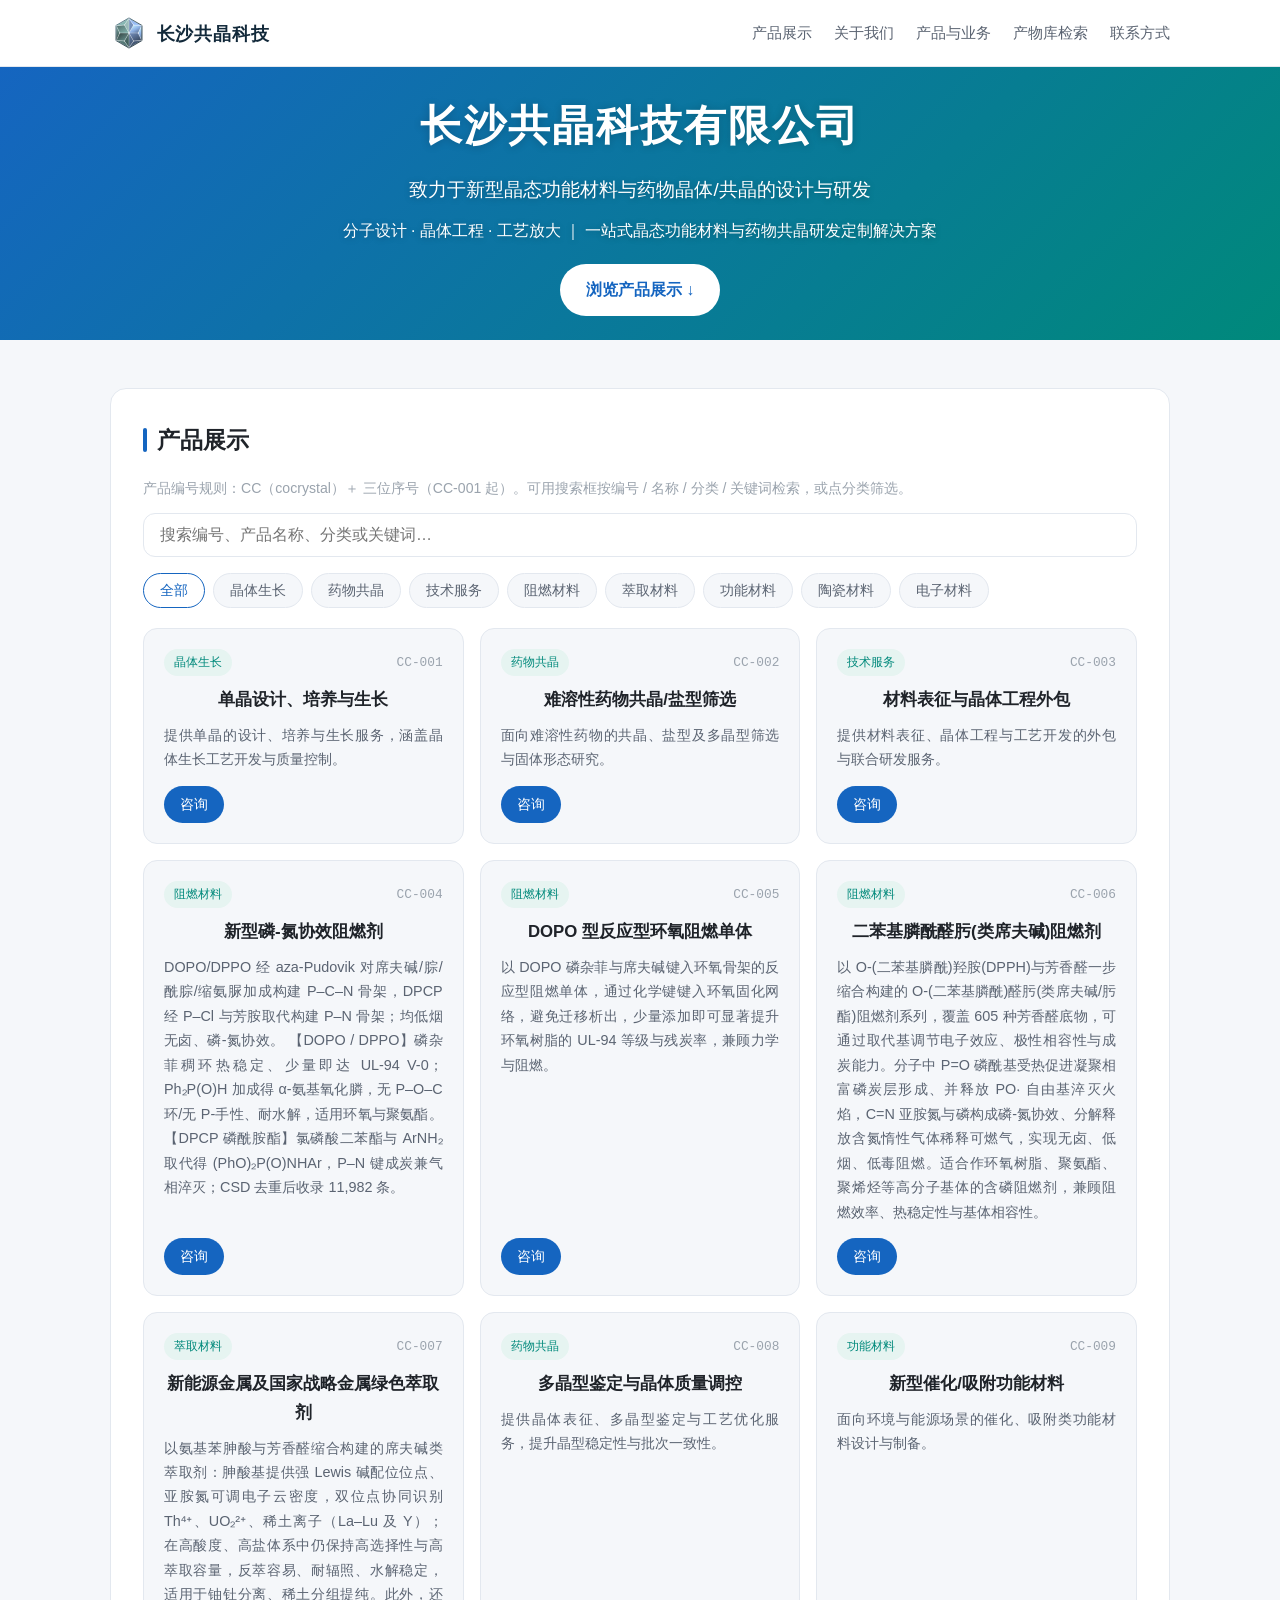
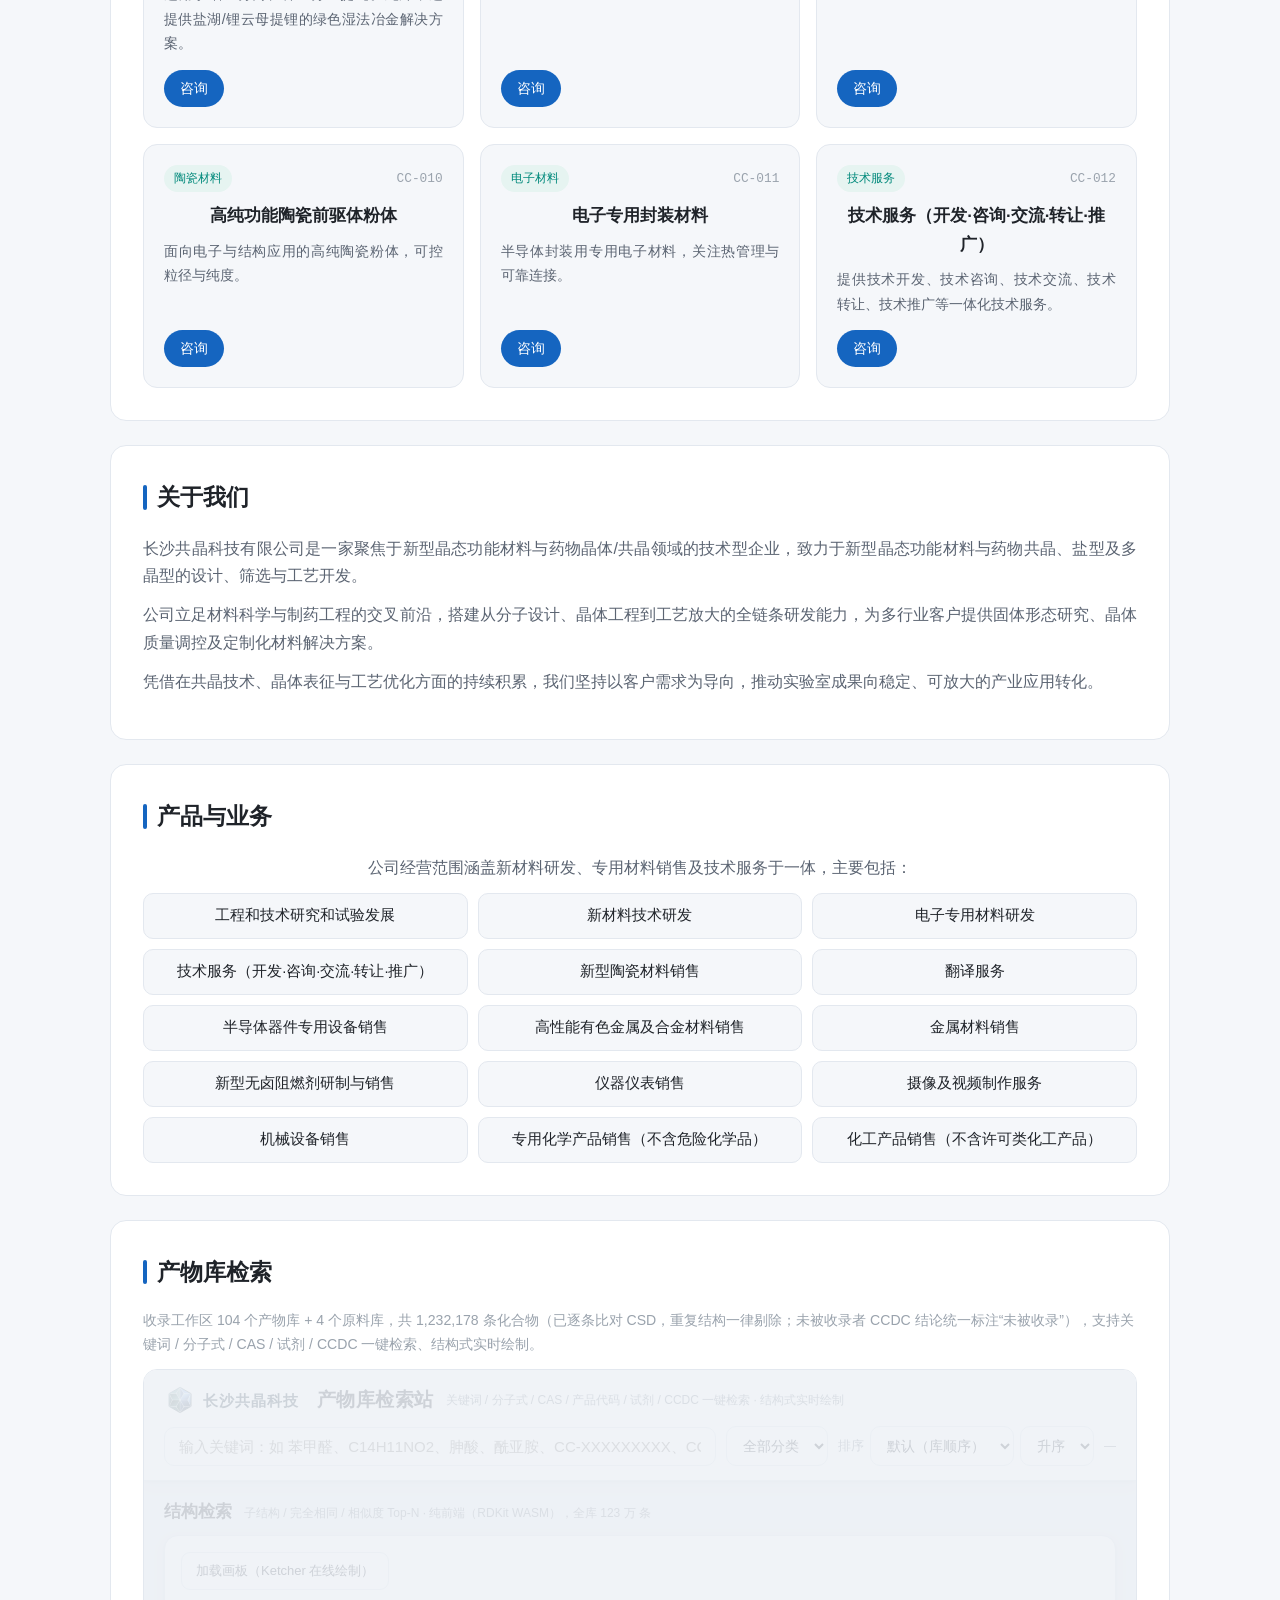
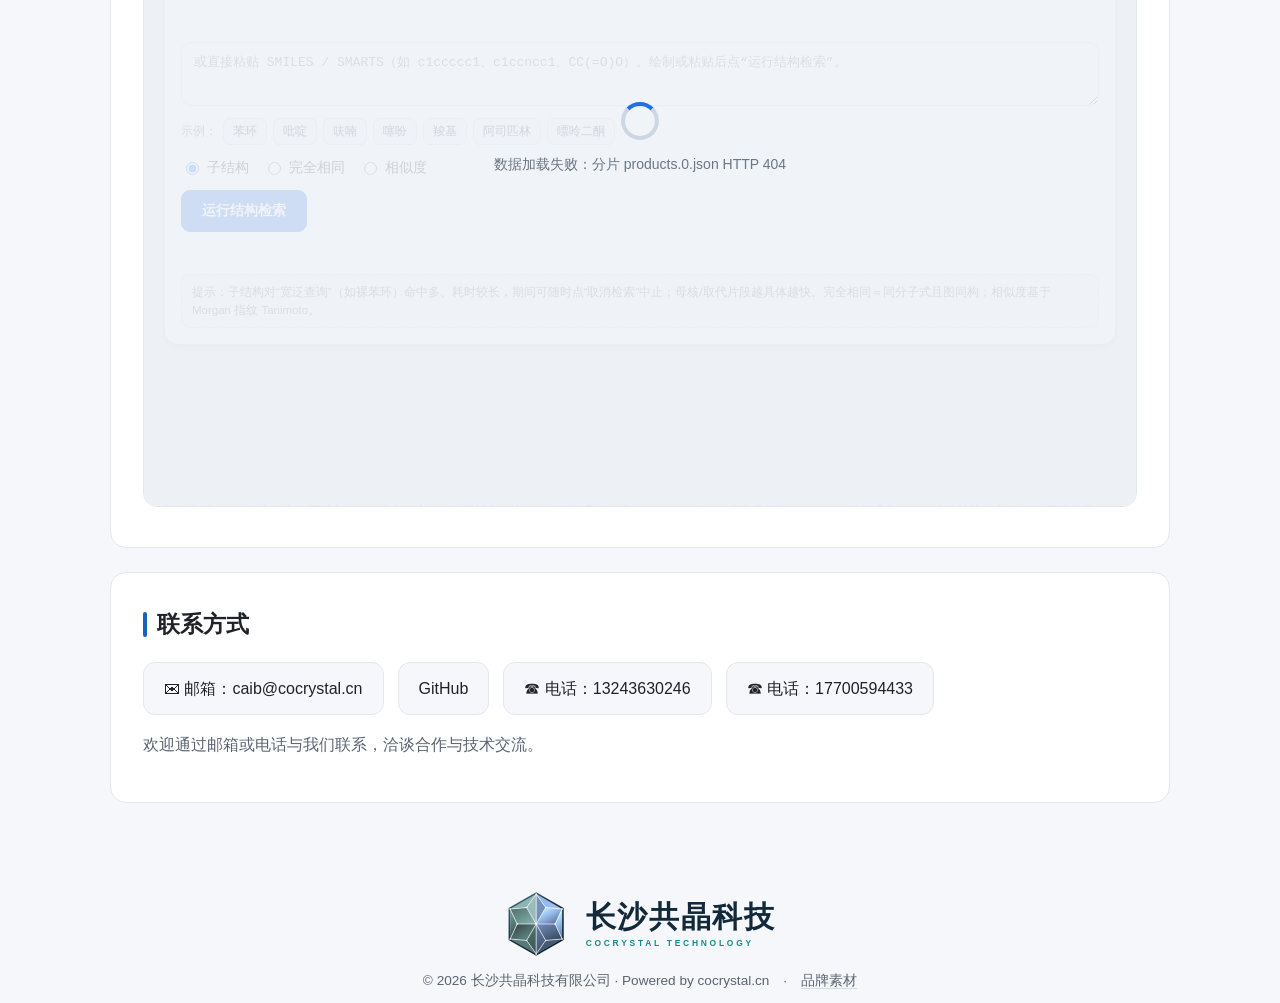
==== commit 53108f33: "全站统一到新 logo：/search/ 子站资源替换、页面加版本参数破缓存、head 元数据补齐 - search/assets/ 下 4 个旧文件（favicon/logo/logo-compac" ====
--- a/index.html
+++ b/index.html
@@ -4,14 +4,15 @@
 <meta charset="UTF-8">
 <meta name="viewport" content="width=device-width, initial-scale=1.0">
 <title>长沙共晶科技有限公司 | 新型晶态功能材料与药物晶体/共晶研发</title>
-<link rel="icon" type="image/svg+xml" href="favicon.svg">
-<link rel="icon" type="image/png" sizes="32x32" href="favicon-32.png">
-<link rel="apple-touch-icon" sizes="180x180" href="brand/apple-touch-icon.png">
+<link rel="icon" type="image/svg+xml" href="favicon.svg?v=2">
+<link rel="icon" type="image/png" sizes="32x32" href="favicon-32.png?v=2">
+<link rel="apple-touch-icon" sizes="180x180" href="brand/apple-touch-icon.png?v=2">
 <meta property="og:type" content="website">
 <meta property="og:site_name" content="长沙共晶科技有限公司">
 <meta property="og:title" content="长沙共晶科技有限公司 | 新型晶态功能材料与药物晶体/共晶研发">
 <meta property="og:description" content="致力于新型晶态功能材料与药物晶体/共晶的设计与研发">
-<meta property="og:image" content="brand/og-image.png">
+<meta property="og:url" content="https://cocrystal.cn/">
+<meta property="og:image" content="https://cocrystal.cn/brand/og-image.png?v=2">
 <meta property="og:image:width" content="1200">
 <meta property="og:image:height" content="630">
 <meta name="twitter:card" content="summary_large_image">
@@ -145,7 +146,7 @@
 -->
 <header class="topbar">
   <nav class="nav">
-    <a class="brand" href="#top"><img src="logo-nav.svg" alt="长沙共晶科技有限公司" width="512" height="120"></a>
+    <a class="brand" href="#top"><img src="logo-nav.svg?v=2" alt="长沙共晶科技有限公司" width="512" height="120"></a>
     <button class="hamburger" id="hburger" aria-label="菜单">☰</button>
     <div class="menu" id="menu">
       <a href="#products">产品展示</a>
@@ -216,7 +217,7 @@
     <p style="margin-top:16px">欢迎通过邮箱或电话与我们联系，洽谈合作与技术交流。</p>
   </section>
 </main>
-<footer><img class="flogo" src="logo-compact-sm.svg" alt="长沙共晶科技有限公司" width="430" height="120">© <span id="year"></span> 长沙共晶科技有限公司 · Powered by cocrystal.cn　·　<a href="brand/" style="color:inherit;text-decoration:none;border-bottom:1px solid #cfdfe2">品牌素材</a></footer>
+<footer><img class="flogo" src="logo-compact-sm.svg?v=2" alt="长沙共晶科技有限公司" width="430" height="120">© <span id="year"></span> 长沙共晶科技有限公司 · Powered by cocrystal.cn　·　<a href="brand/" style="color:inherit;text-decoration:none;border-bottom:1px solid #cfdfe2">品牌素材</a></footer>
 <script>
   document.getElementById('year').textContent=new Date().getFullYear();
   // 移动端汉堡菜单
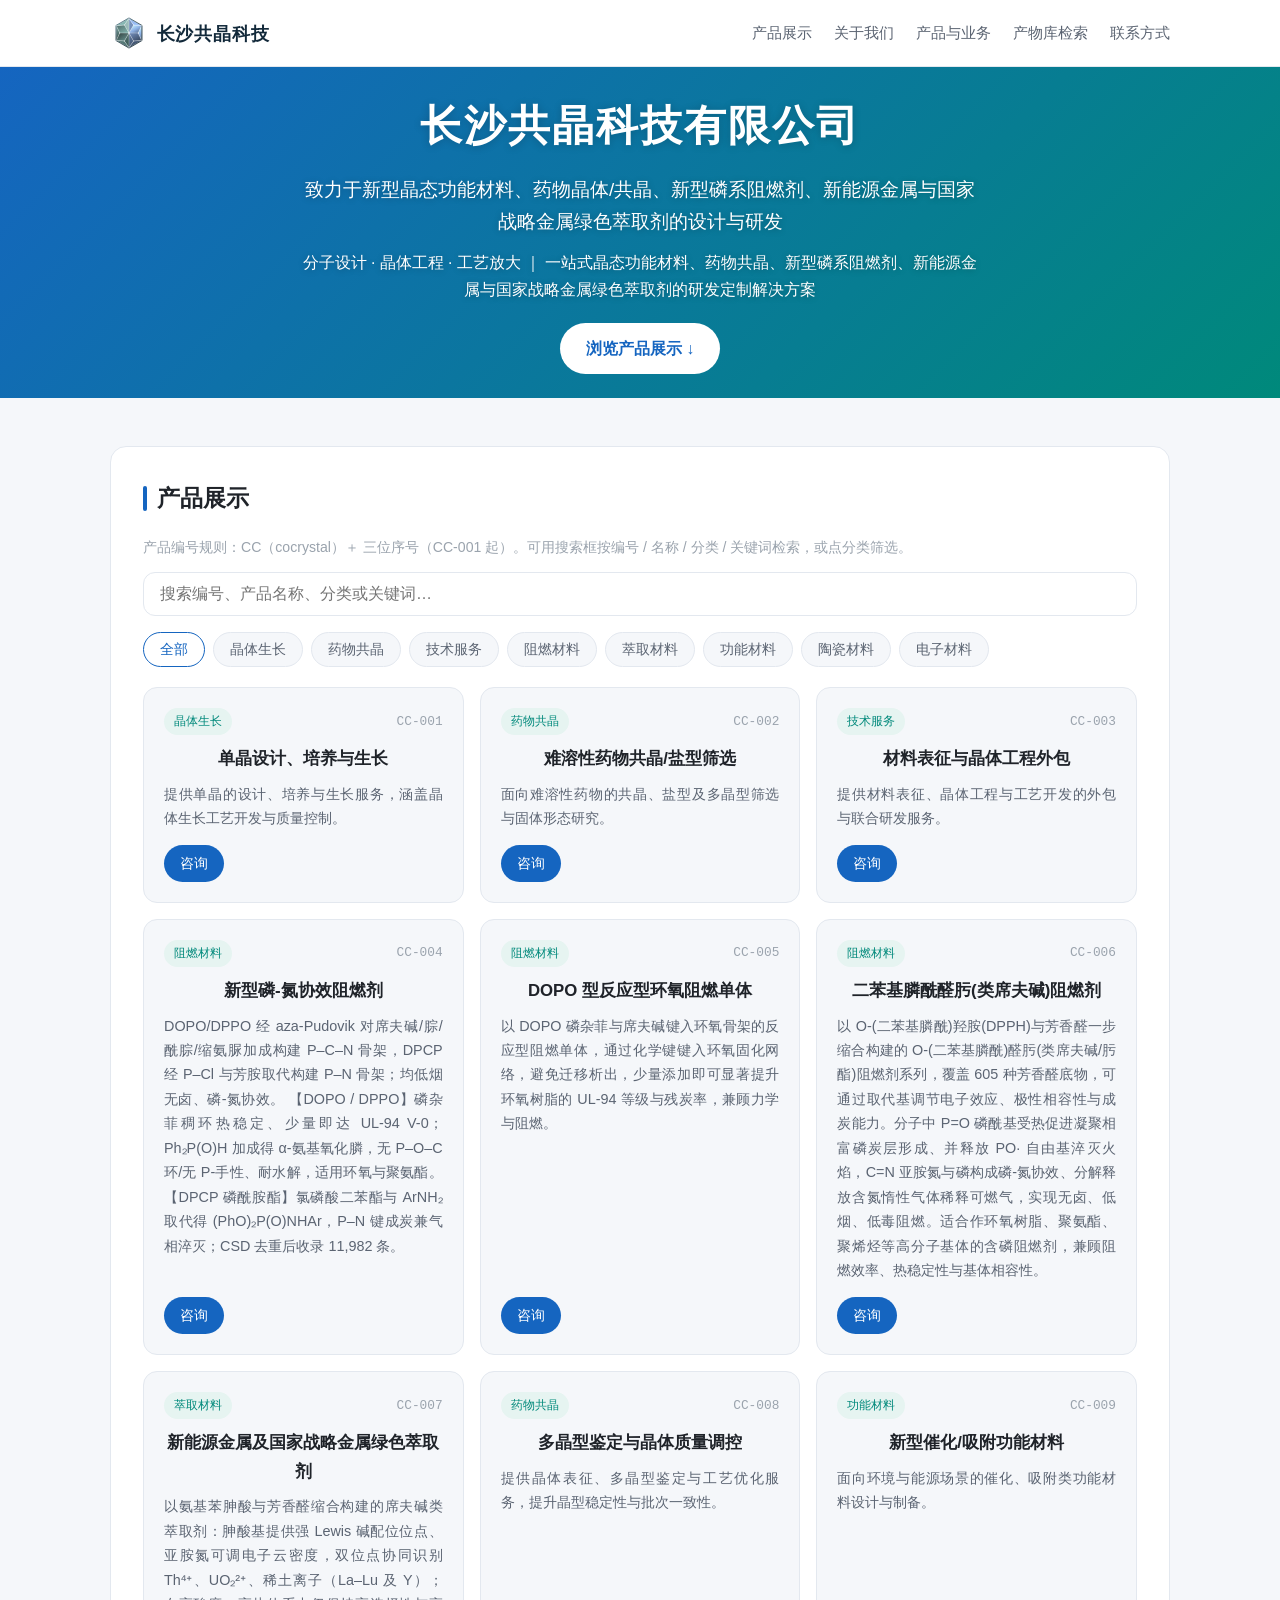
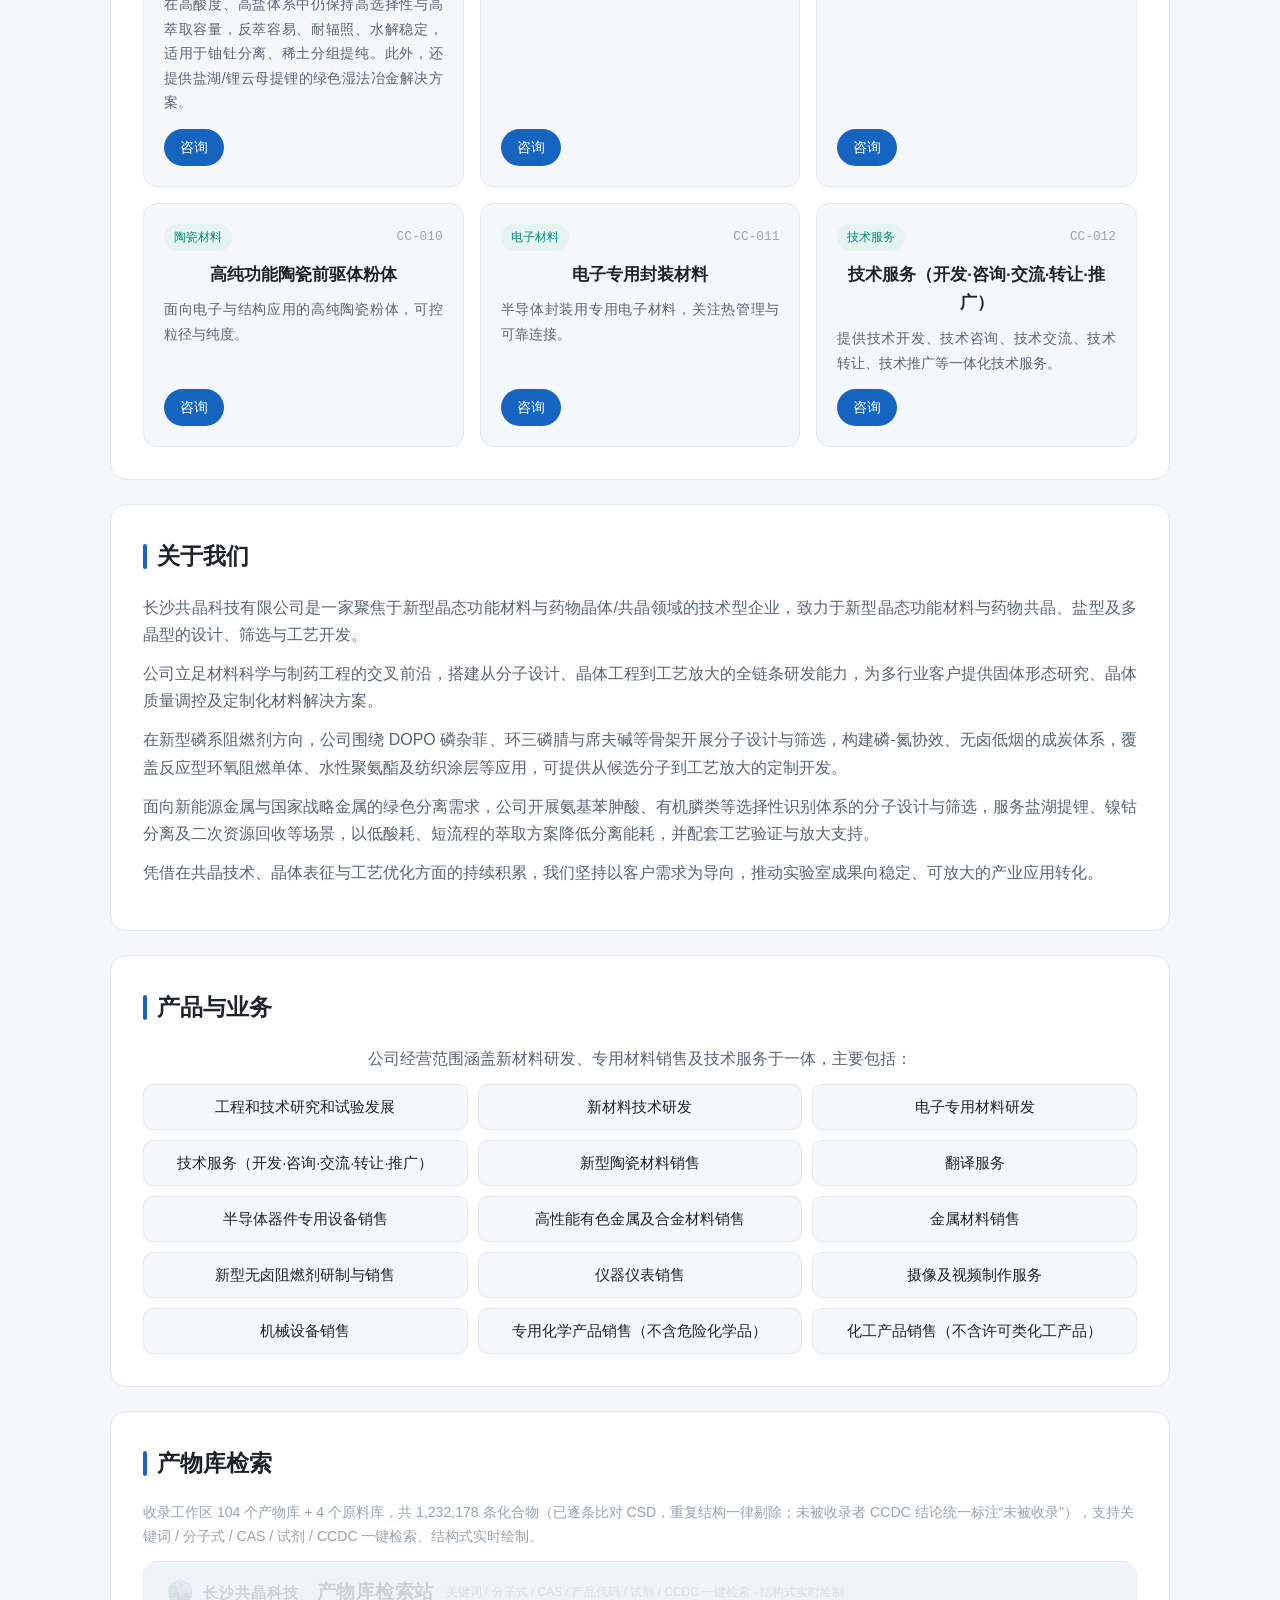
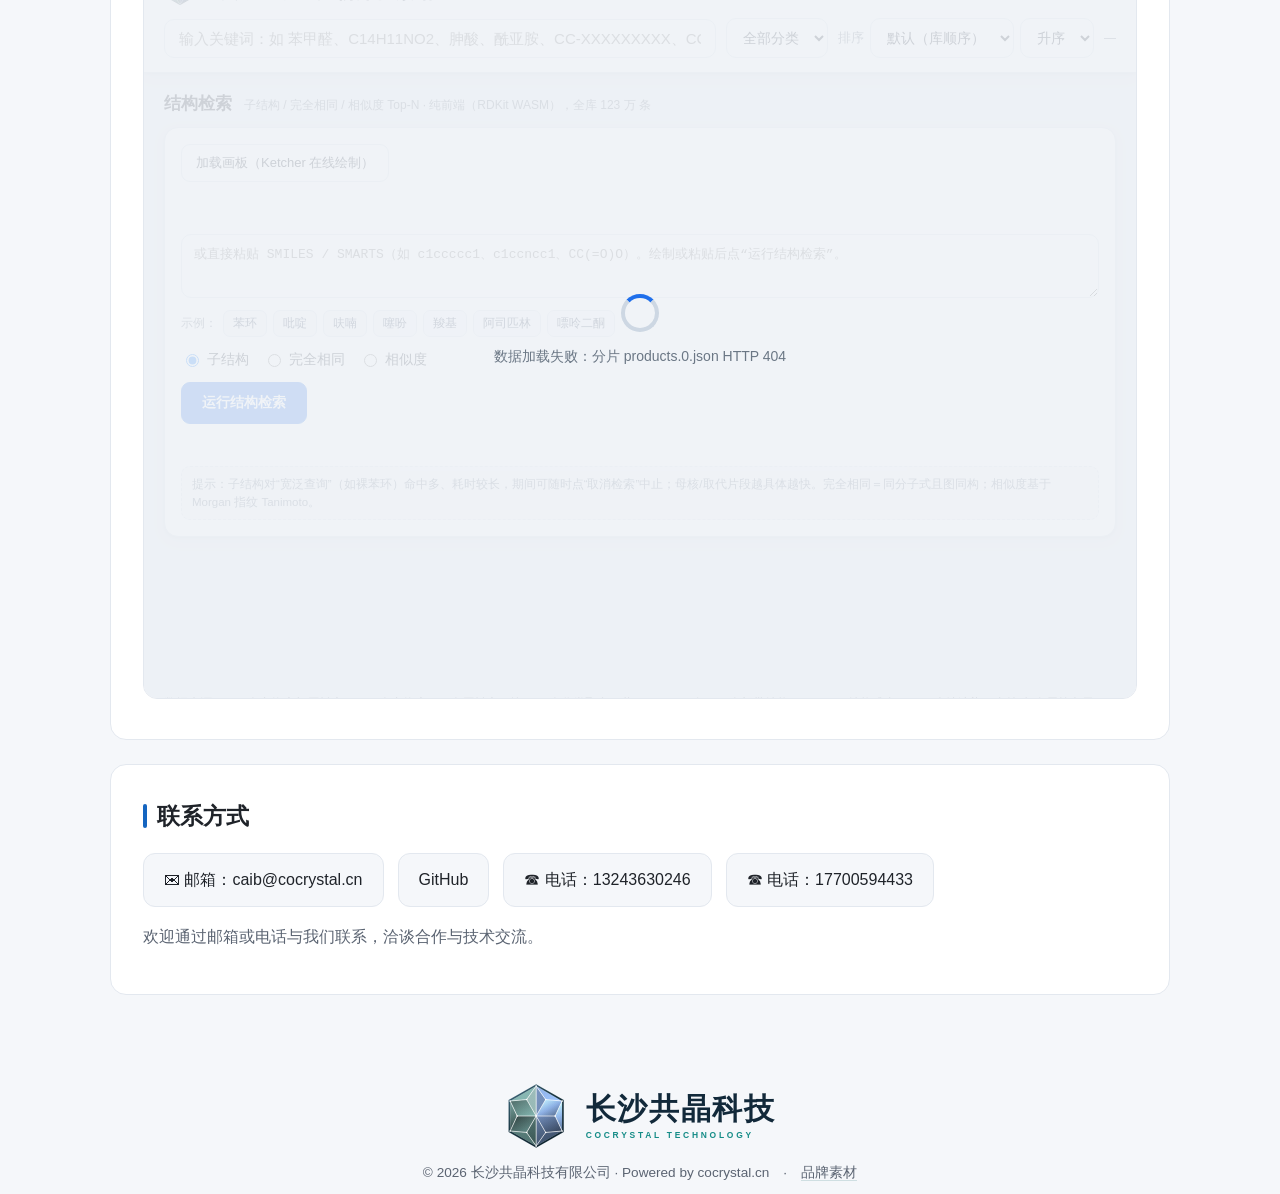
==== commit d006a90c: "content(home): hero 两行标语恢复并更新为磷系阻燃剂/绿色萃取剂口径, 关于我们补阻燃剂与萃取剂两段, og:description 同步, .sub 宽度回 680px" ====
--- a/index.html
+++ b/index.html
@@ -10,7 +10,7 @@
 <meta property="og:type" content="website">
 <meta property="og:site_name" content="长沙共晶科技有限公司">
 <meta property="og:title" content="长沙共晶科技有限公司 | 新型晶态功能材料与药物晶体/共晶研发">
-<meta property="og:description" content="致力于新型晶态功能材料与药物晶体/共晶的设计与研发">
+<meta property="og:description" content="致力于新型晶态功能材料、药物晶体/共晶、新型磷系阻燃剂、新能源金属与国家战略金属绿色萃取剂的设计与研发">
 <meta property="og:url" content="https://cocrystal.cn/">
 <meta property="og:image" content="https://cocrystal.cn/brand/og-image.png?v=2">
 <meta property="og:image:width" content="1200">
@@ -36,7 +36,7 @@
   .hamburger{display:none;background:none;border:none;font-size:1.5rem;color:var(--text);cursor:pointer}
   .hero{background:linear-gradient(135deg,var(--accent),var(--accent2));color:#fff;padding:24px 20px;text-align:center}
   .hero h1{font-size:2.6rem;font-weight:700;letter-spacing:2px;margin-bottom:12px;text-shadow:0 1px 8px rgba(0,0,0,.20)}
-  .hero .sub{font-size:1.18rem;opacity:1;max-width:820px;margin:0 auto;font-weight:500;color:#fff;text-shadow:0 1px 6px rgba(0,0,0,.26)}
+  .hero .sub{font-size:1.18rem;opacity:1;max-width:680px;margin:0 auto;font-weight:500;color:#fff;text-shadow:0 1px 6px rgba(0,0,0,.26)}
   .hero .tagline{font-size:.98rem;opacity:1;margin:12px auto 20px;max-width:680px;color:#fff;font-weight:500;text-shadow:0 1px 6px rgba(0,0,0,.26)}
   .cta{display:inline-block;padding:12px 26px;background:#fff;color:var(--accent);border-radius:999px;
     text-decoration:none;font-weight:600;transition:.2s}
@@ -159,8 +159,8 @@
 </header>
 <header class="hero" id="top">
   <h1>长沙共晶科技有限公司</h1>
-  <p class="sub">致力于新型晶态功能材料与药物晶体/共晶的设计与研发</p>
-  <p class="tagline">分子设计 · 晶体工程 · 工艺放大 ｜ 一站式晶态功能材料与药物共晶研发定制解决方案</p>
+  <p class="sub">致力于新型晶态功能材料、药物晶体/共晶、新型磷系阻燃剂、新能源金属与国家战略金属绿色萃取剂的设计与研发</p>
+  <p class="tagline">分子设计 · 晶体工程 · 工艺放大 ｜ 一站式晶态功能材料、药物共晶、新型磷系阻燃剂、新能源金属与国家战略金属绿色萃取剂的研发定制解决方案</p>
   <a class="cta" href="#products">浏览产品展示 ↓</a>
 </header>
 <main class="container">
@@ -178,6 +178,8 @@
     <h2>关于我们</h2>
     <p>长沙共晶科技有限公司是一家聚焦于新型晶态功能材料与药物晶体/共晶领域的技术型企业，致力于新型晶态功能材料与药物共晶、盐型及多晶型的设计、筛选与工艺开发。</p>
     <p>公司立足材料科学与制药工程的交叉前沿，搭建从分子设计、晶体工程到工艺放大的全链条研发能力，为多行业客户提供固体形态研究、晶体质量调控及定制化材料解决方案。</p>
+    <p>在新型磷系阻燃剂方向，公司围绕 DOPO 磷杂菲、环三磷腈与席夫碱等骨架开展分子设计与筛选，构建磷-氮协效、无卤低烟的成炭体系，覆盖反应型环氧阻燃单体、水性聚氨酯及纺织涂层等应用，可提供从候选分子到工艺放大的定制开发。</p>
+    <p>面向新能源金属与国家战略金属的绿色分离需求，公司开展氨基苯胂酸、有机膦类等选择性识别体系的分子设计与筛选，服务盐湖提锂、镍钴分离及二次资源回收等场景，以低酸耗、短流程的萃取方案降低分离能耗，并配套工艺验证与放大支持。</p>
     <p>凭借在共晶技术、晶体表征与工艺优化方面的持续积累，我们坚持以客户需求为导向，推动实验室成果向稳定、可放大的产业应用转化。</p>
   </section>
   <section id="business">
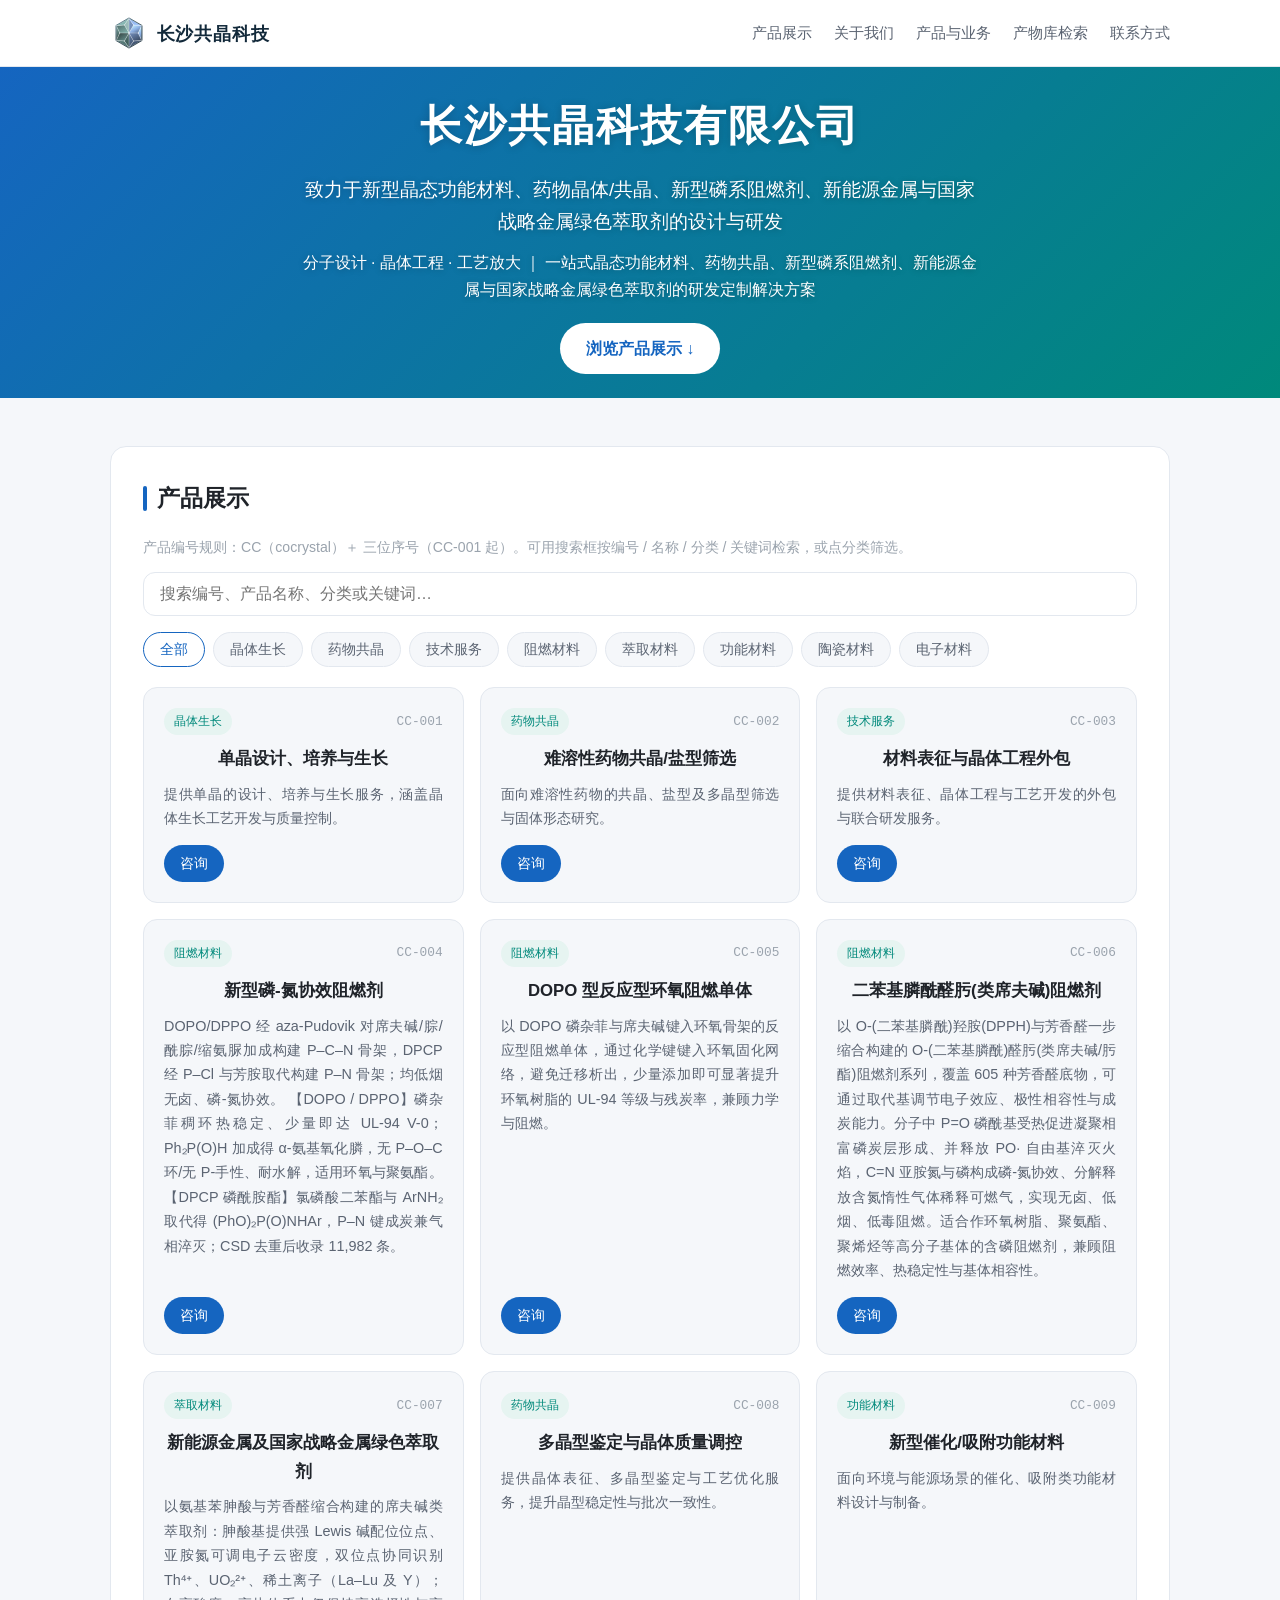
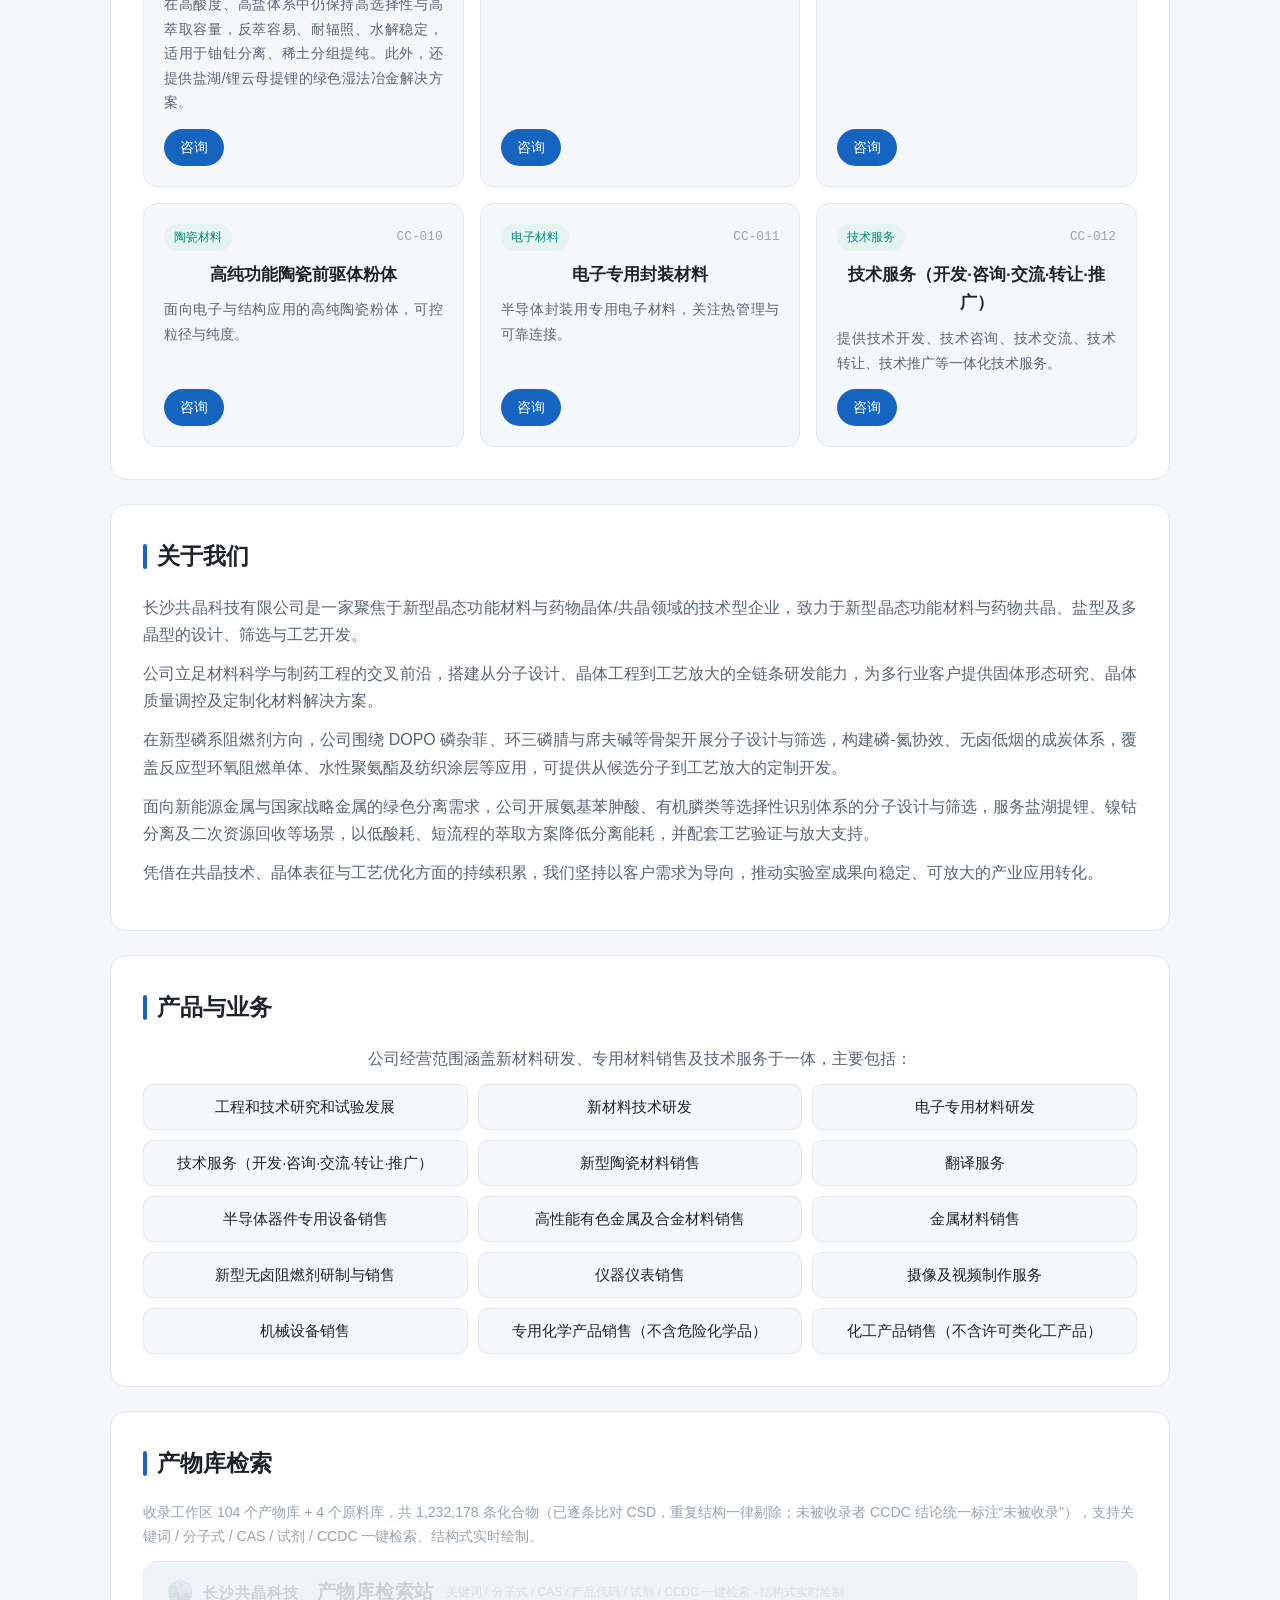
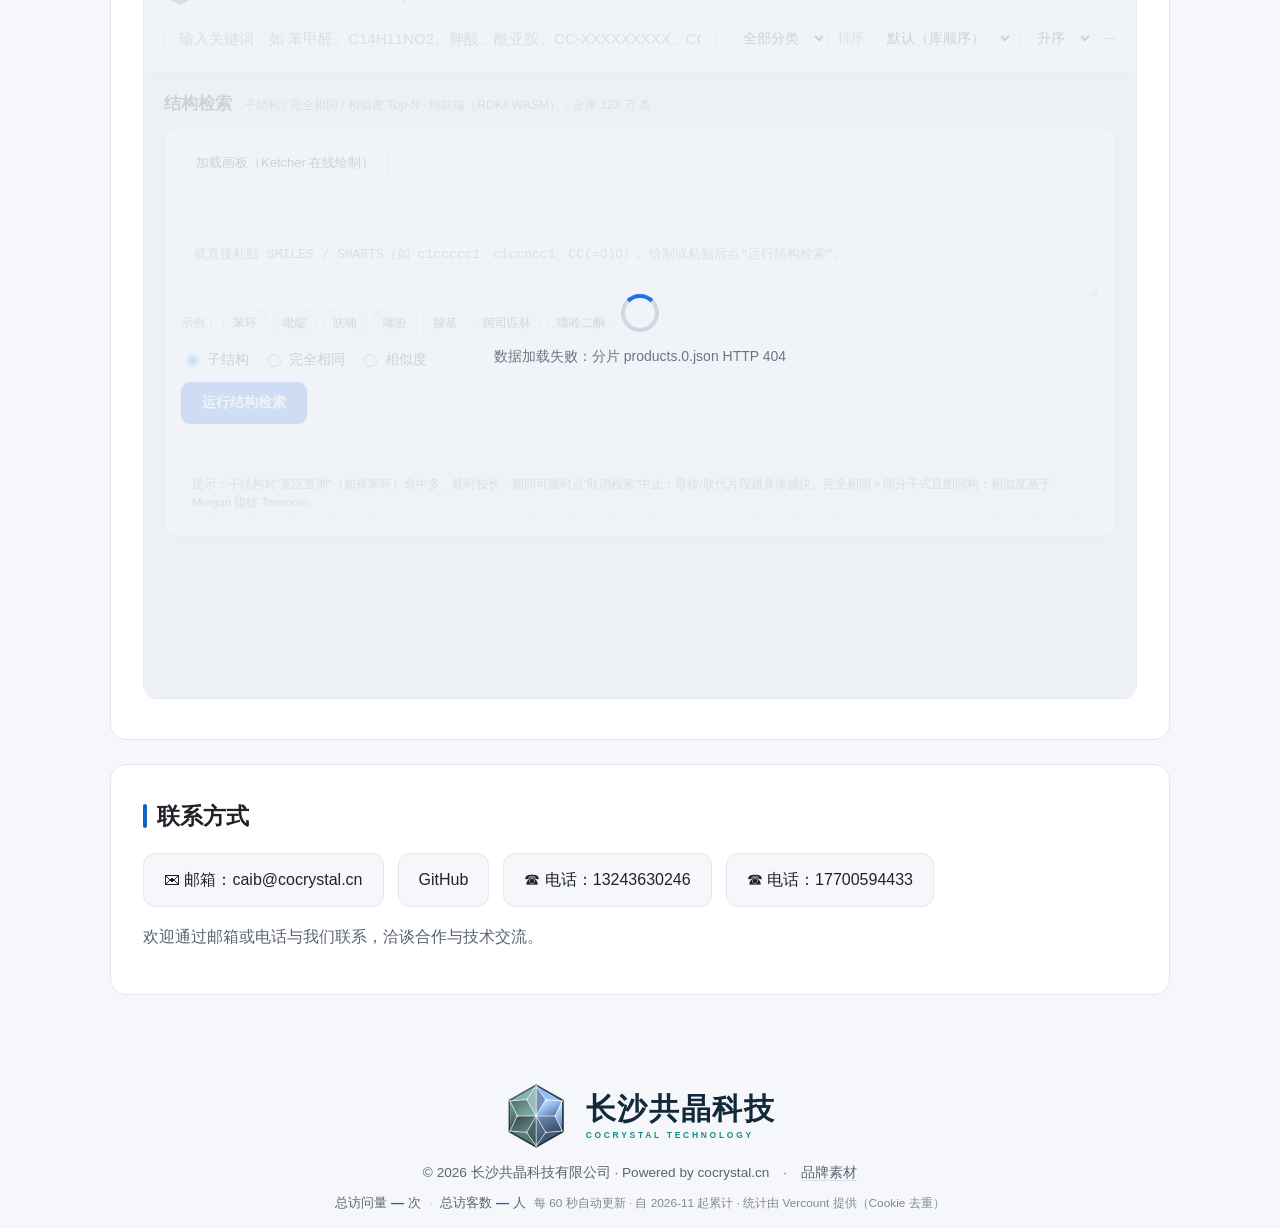
==== commit 94147f31: "feat(site): 接入 Vercount 全站访问量统计, 首页页脚显示 PV/UV 并每 60s 只读轮询刷新; 品牌页与检索站同步计数" ====
--- a/index.html
+++ b/index.html
@@ -16,6 +16,7 @@
 <meta property="og:image:width" content="1200">
 <meta property="og:image:height" content="630">
 <meta name="twitter:card" content="summary_large_image">
+<script defer src="https://events.vercount.one/js"></script>
 <style>
   :root{
     --bg:#f5f7fa; --card:#ffffff; --text:#1f2329; --muted:#5b6472;
@@ -77,6 +78,10 @@
   .contact a:hover{border-color:var(--accent);color:var(--accent)}
   footer{text-align:center;color:var(--muted);font-size:.85rem;padding:10px 20px}
   footer .flogo{display:block;margin:0 auto 6px;width:min(280px,68%);height:auto}
+  .visitstats{margin:8px auto 4px;display:flex;justify-content:center;align-items:center;gap:8px;flex-wrap:wrap;font-size:.82rem}
+  .visitstats b{color:var(--accent);font-weight:600;font-variant-numeric:tabular-nums}
+  .visitstats .vs-sep{opacity:.4}
+  .visitstats .vs-note{font-size:.74rem;opacity:.75}
   .searchframe{width:100%;height:82vh;min-height:520px;border:1px solid var(--border);border-radius:14px;background:#fff}
   @media(max-width:640px){
     .hero{padding:18px 16px}.hero h1{font-size:1.9rem}.container{padding:32px 16px}
@@ -219,7 +224,13 @@
     <p style="margin-top:16px">欢迎通过邮箱或电话与我们联系，洽谈合作与技术交流。</p>
   </section>
 </main>
-<footer><img class="flogo" src="logo-compact-sm.svg?v=2" alt="长沙共晶科技有限公司" width="430" height="120">© <span id="year"></span> 长沙共晶科技有限公司 · Powered by cocrystal.cn　·　<a href="brand/" style="color:inherit;text-decoration:none;border-bottom:1px solid #cfdfe2">品牌素材</a></footer>
+<footer><img class="flogo" src="logo-compact-sm.svg?v=2" alt="长沙共晶科技有限公司" width="430" height="120">© <span id="year"></span> 长沙共晶科技有限公司 · Powered by cocrystal.cn　·　<a href="brand/" style="color:inherit;text-decoration:none;border-bottom:1px solid #cfdfe2">品牌素材</a>
+<div class="visitstats" id="visitStats">
+  <span>总访问量 <b id="vercount_value_site_pv">—</b> 次</span>
+  <span class="vs-sep">·</span>
+  <span>总访客数 <b id="vercount_value_site_uv">—</b> 人</span>
+  <span class="vs-note">每 60 秒自动更新 · 自 2026-11 起累计 · 统计由 Vercount 提供（Cookie 去重）</span>
+</div></footer>
 <script>
   document.getElementById('year').textContent=new Date().getFullYear();
   // 移动端汉堡菜单
@@ -318,6 +329,38 @@
     })(0);
   })();
 </script>
+<script>
+/* 访问量统计：官方 vercount 脚本只在页面加载时 POST 计数一次并填值；
+   此后每 60 秒只走 GET 只读接口刷新显示，绝不 POST（避免自己给自己刷量）。
+   GET /api/v2/log 已实测幂等、支持 CORS，编码后的 url 与未编码归属同一 host。 */
+(function(){
+  var pvEl=document.getElementById('vercount_value_site_pv'),
+      uvEl=document.getElementById('vercount_value_site_uv');
+  if(!pvEl||!uvEl) return;
+  var api=new URL('https://events.vercount.one/api/v2/log');
+  api.searchParams.set('url',location.href);
+  function paint(d){
+    if(!d) return;
+    var pv=Number(d.site_pv),uv=Number(d.site_uv);
+    if(isFinite(pv)&&pv>=0) pvEl.textContent=pv.toLocaleString('zh-CN');
+    if(isFinite(uv)&&uv>=0) uvEl.textContent=uv.toLocaleString('zh-CN');
+  }
+  function refresh(){
+    if(document.visibilityState==='hidden') return;
+    var ctl=new AbortController(),to=setTimeout(function(){ctl.abort();},5000);
+    fetch(api.toString(),{method:'GET',cache:'no-store',signal:ctl.signal})
+      .then(function(r){if(!r.ok) throw new Error('HTTP '+r.status);return r.json();})
+      .then(function(j){paint(j&&j.data?j.data:j);})
+      .catch(function(){/* 网络失败时保留上一次数字：不写 0、不弹错 */})
+      .finally(function(){clearTimeout(to);});
+  }
+  refresh();
+  setInterval(refresh,60000);
+  document.addEventListener('visibilitychange',function(){
+    if(document.visibilityState==='visible') refresh();
+  });
+})();
+</script>
 <script src="rails.js"></script>
 </body>
 </html>
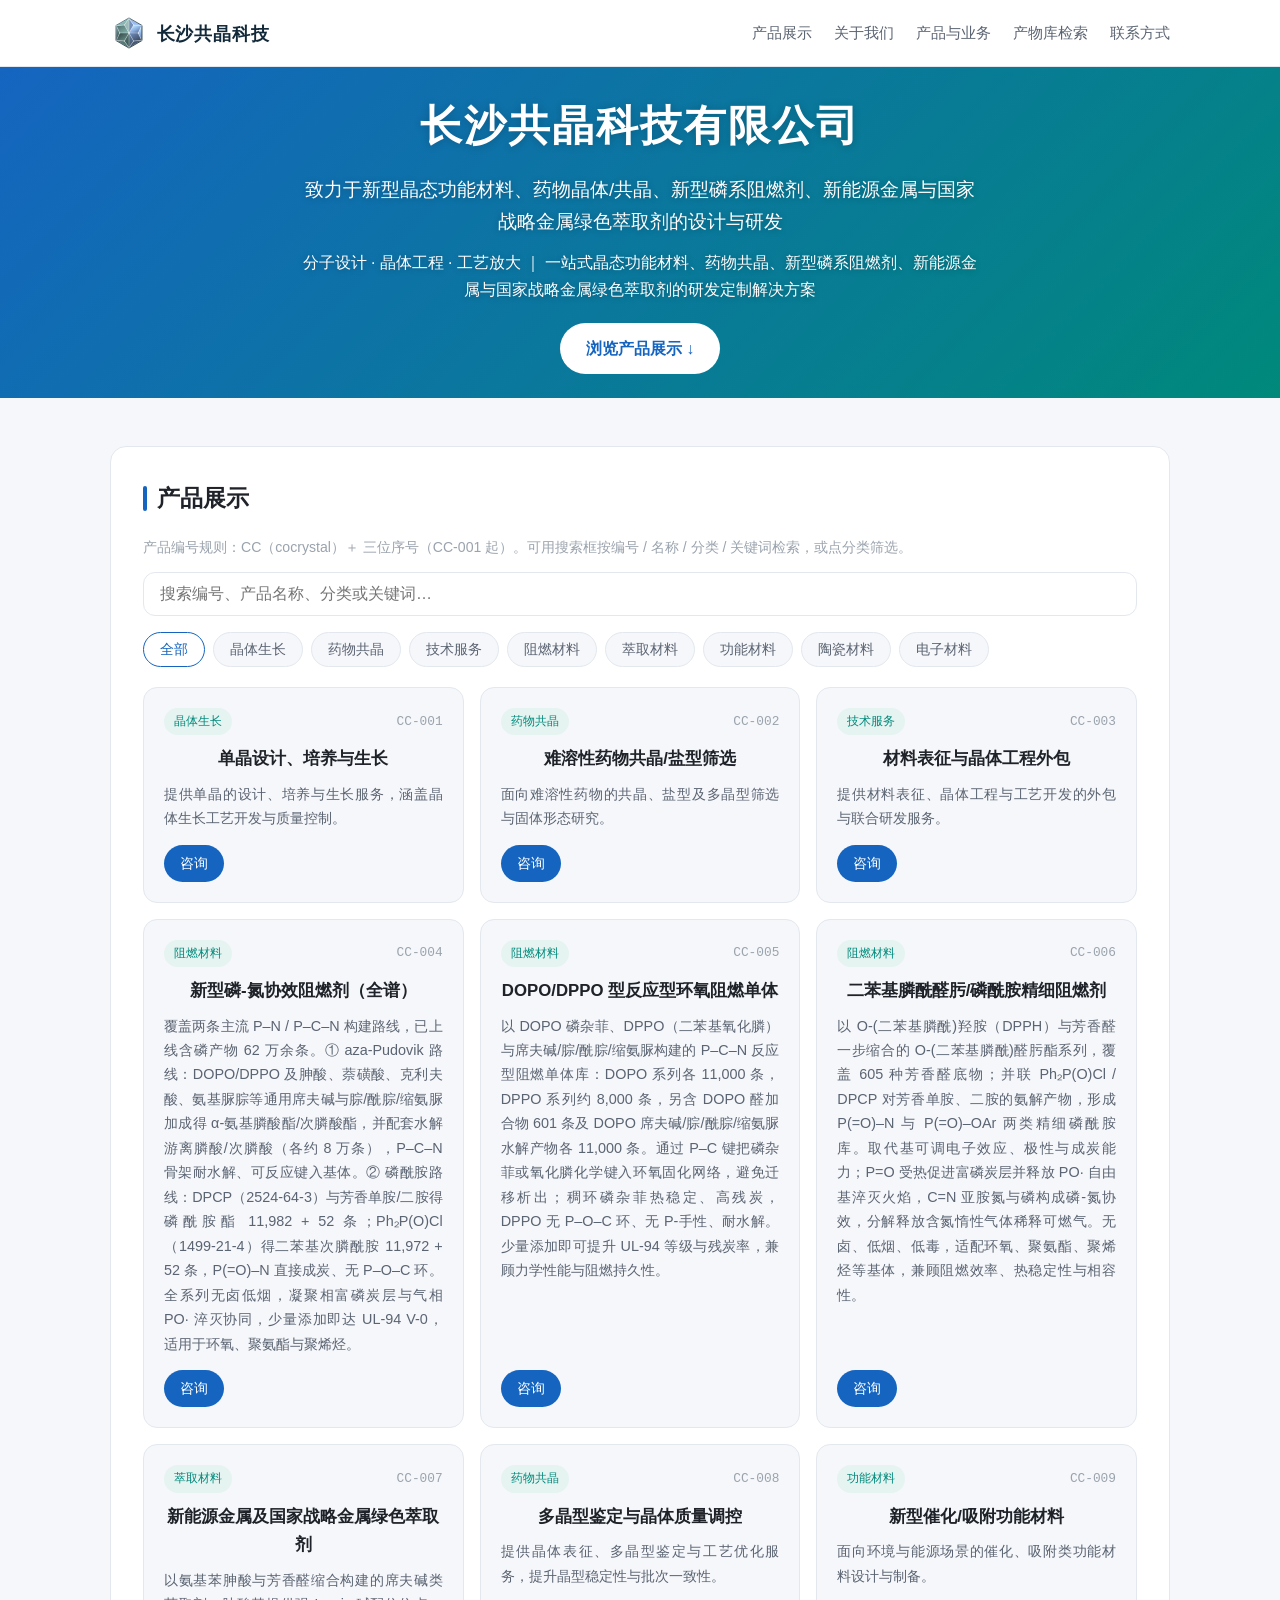
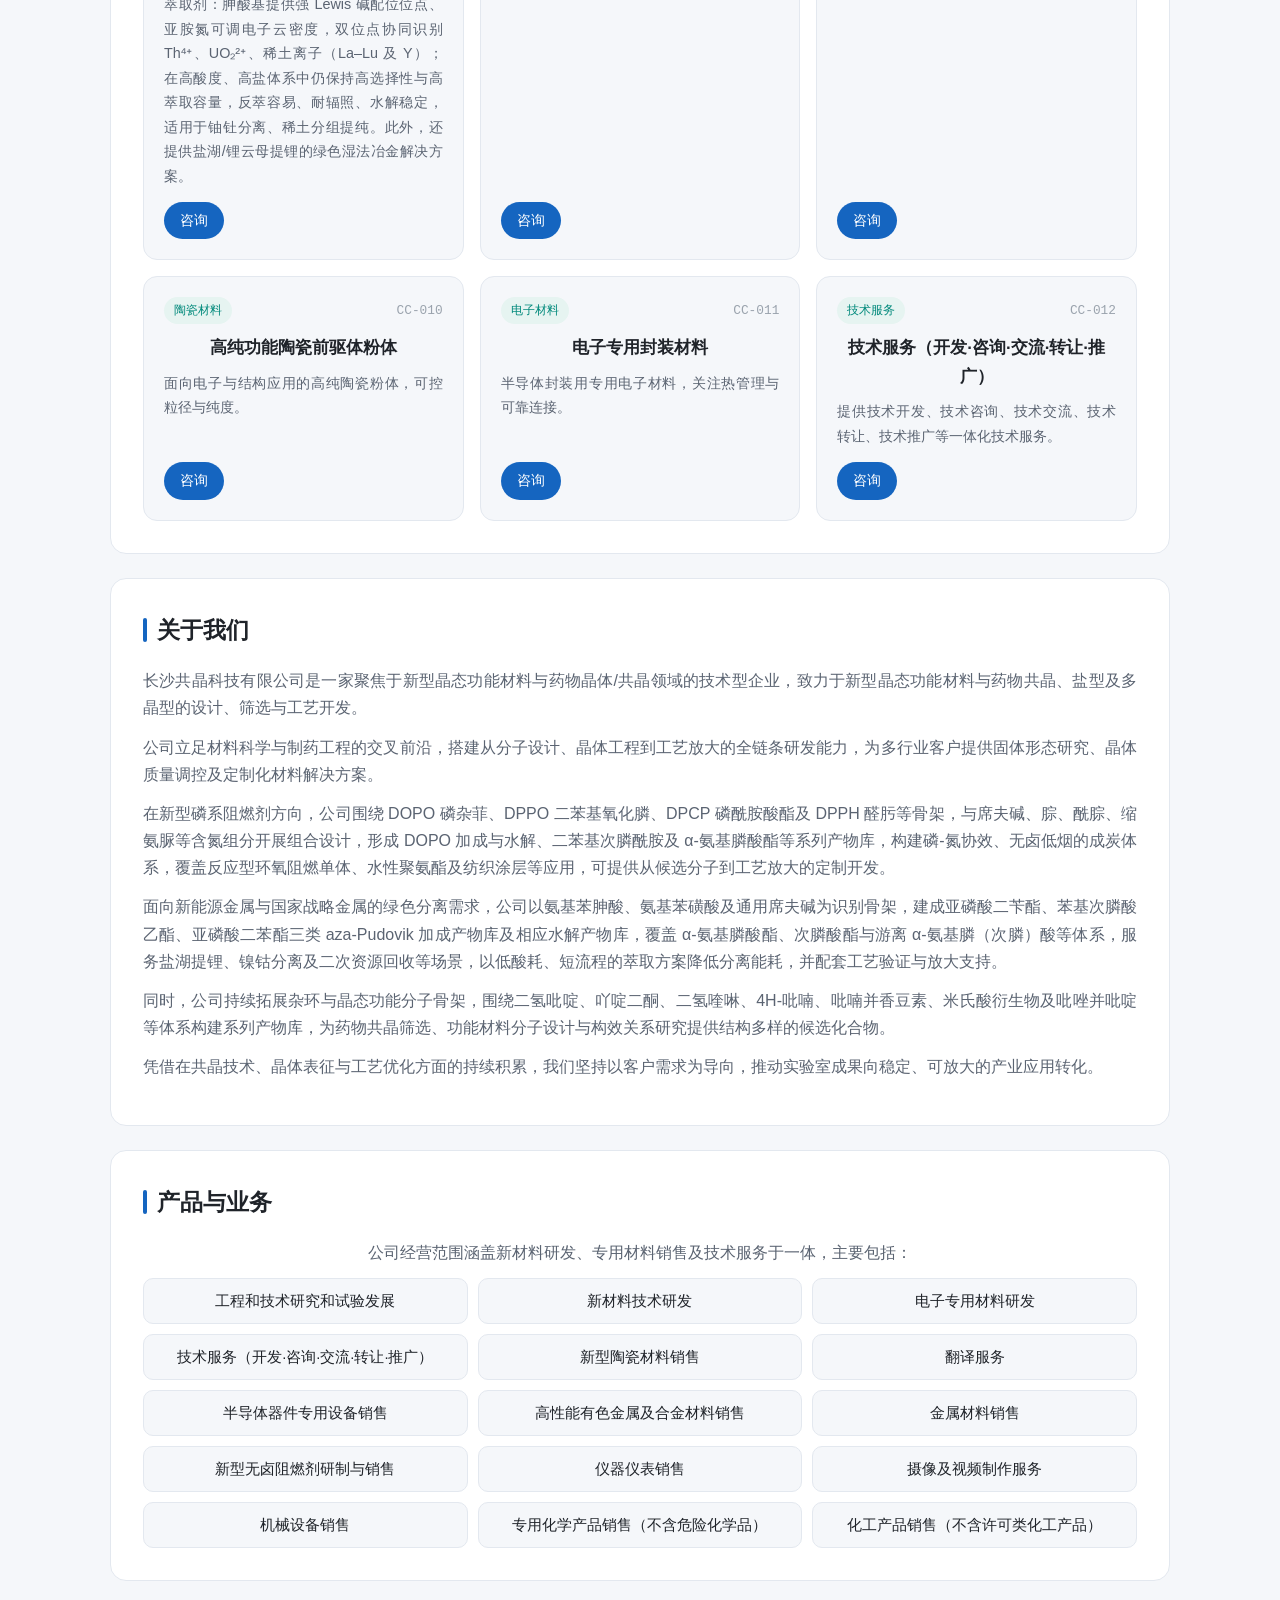
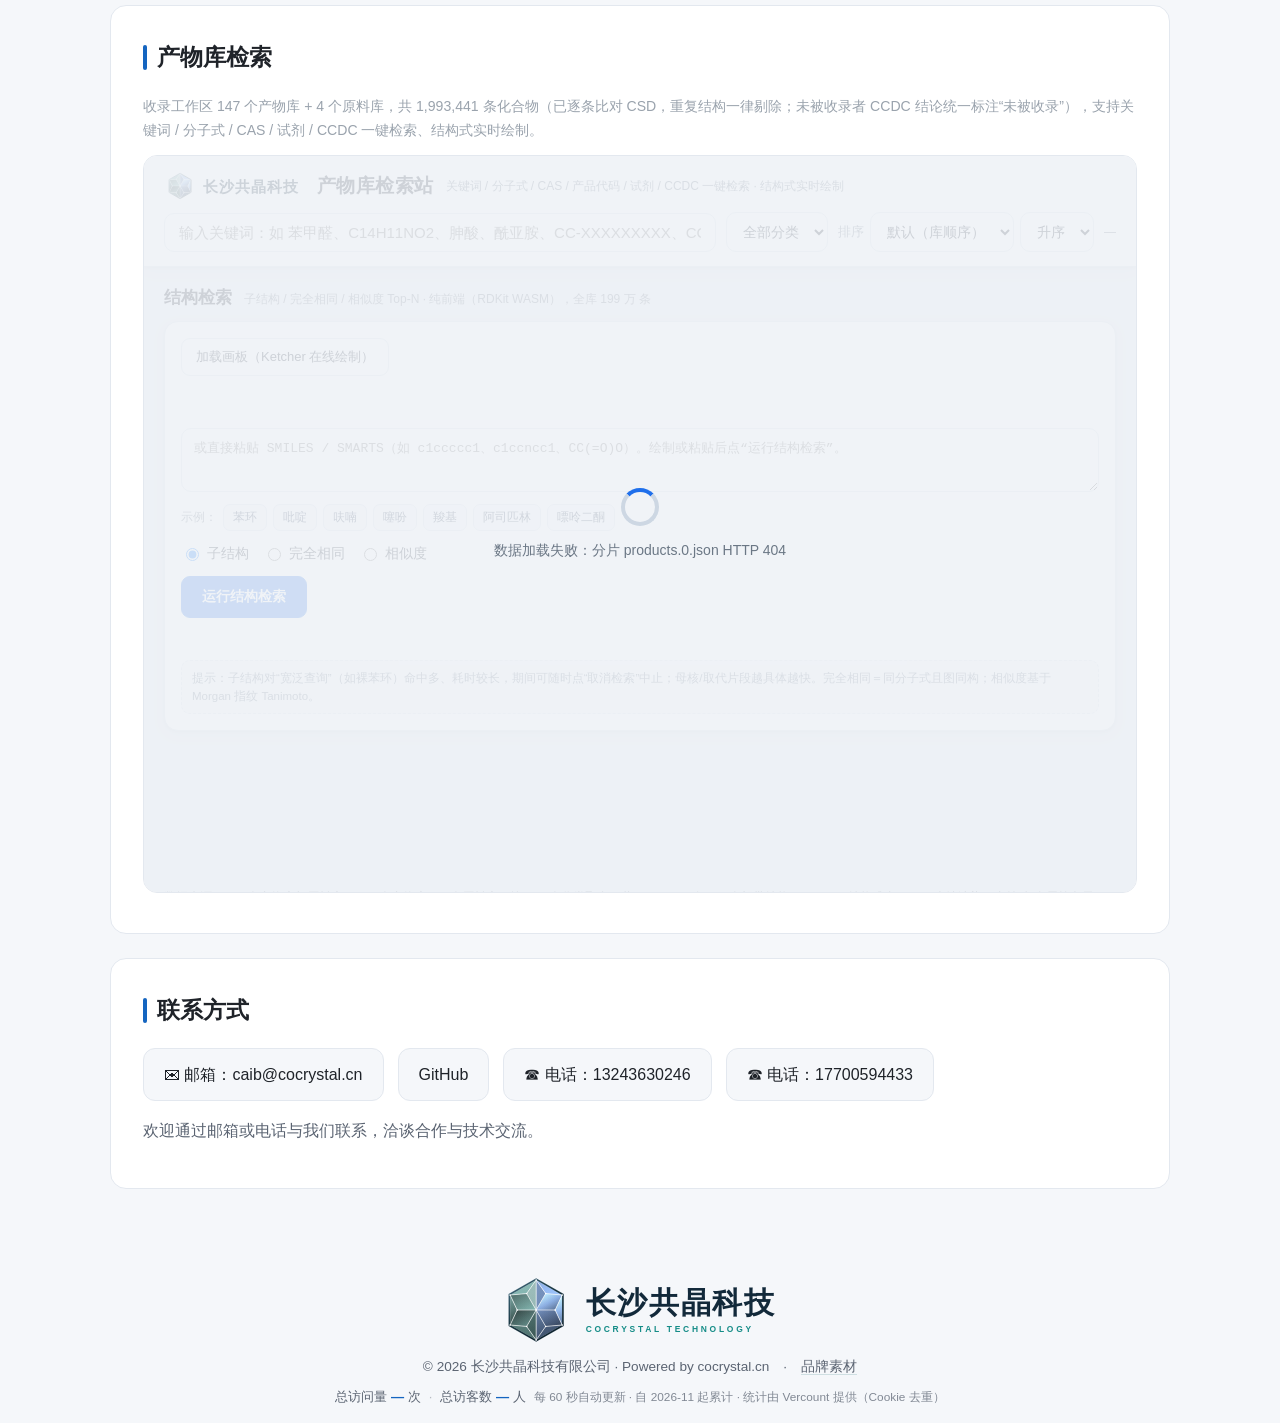
==== commit 41257f44: "docs(site): 关于我们删除不存在的环三磷腈表述并纳入新增产物库；兜底卡片与 products.json 同步" ====
--- a/index.html
+++ b/index.html
@@ -183,8 +183,9 @@
     <h2>关于我们</h2>
     <p>长沙共晶科技有限公司是一家聚焦于新型晶态功能材料与药物晶体/共晶领域的技术型企业，致力于新型晶态功能材料与药物共晶、盐型及多晶型的设计、筛选与工艺开发。</p>
     <p>公司立足材料科学与制药工程的交叉前沿，搭建从分子设计、晶体工程到工艺放大的全链条研发能力，为多行业客户提供固体形态研究、晶体质量调控及定制化材料解决方案。</p>
-    <p>在新型磷系阻燃剂方向，公司围绕 DOPO 磷杂菲、环三磷腈与席夫碱等骨架开展分子设计与筛选，构建磷-氮协效、无卤低烟的成炭体系，覆盖反应型环氧阻燃单体、水性聚氨酯及纺织涂层等应用，可提供从候选分子到工艺放大的定制开发。</p>
-    <p>面向新能源金属与国家战略金属的绿色分离需求，公司开展氨基苯胂酸、有机膦类等选择性识别体系的分子设计与筛选，服务盐湖提锂、镍钴分离及二次资源回收等场景，以低酸耗、短流程的萃取方案降低分离能耗，并配套工艺验证与放大支持。</p>
+    <p>在新型磷系阻燃剂方向，公司围绕 DOPO 磷杂菲、DPPO 二苯基氧化膦、DPCP 磷酰胺酸酯及 DPPH 醛肟等骨架，与席夫碱、腙、酰腙、缩氨脲等含氮组分开展组合设计，形成 DOPO 加成与水解、二苯基次膦酰胺及 α-氨基膦酸酯等系列产物库，构建磷-氮协效、无卤低烟的成炭体系，覆盖反应型环氧阻燃单体、水性聚氨酯及纺织涂层等应用，可提供从候选分子到工艺放大的定制开发。</p>
+    <p>面向新能源金属与国家战略金属的绿色分离需求，公司以氨基苯胂酸、氨基苯磺酸及通用席夫碱为识别骨架，建成亚磷酸二苄酯、苯基次膦酸乙酯、亚磷酸二苯酯三类 aza-Pudovik 加成产物库及相应水解产物库，覆盖 α-氨基膦酸酯、次膦酸酯与游离 α-氨基膦（次膦）酸等体系，服务盐湖提锂、镍钴分离及二次资源回收等场景，以低酸耗、短流程的萃取方案降低分离能耗，并配套工艺验证与放大支持。</p>
+    <p>同时，公司持续拓展杂环与晶态功能分子骨架，围绕二氢吡啶、吖啶二酮、二氢喹啉、4H-吡喃、吡喃并香豆素、米氏酸衍生物及吡唑并吡啶等体系构建系列产物库，为药物共晶筛选、功能材料分子设计与构效关系研究提供结构多样的候选化合物。</p>
     <p>凭借在共晶技术、晶体表征与工艺优化方面的持续积累，我们坚持以客户需求为导向，推动实验室成果向稳定、可放大的产业应用转化。</p>
   </section>
   <section id="business">
@@ -244,14 +245,15 @@
     {"code":"CC-001","name":"单晶设计、培养与生长","cat":"晶体生长","desc":"提供单晶的设计、培养与生长服务，涵盖晶体生长工艺开发与质量控制。","kw":"单晶 设计 培养 生长 晶体 工艺 质量控制"},
     {"code":"CC-002","name":"难溶性药物共晶/盐型筛选","cat":"药物共晶","desc":"面向难溶性药物的共晶、盐型及多晶型筛选与固体形态研究。","kw":"药物共晶 难溶性 盐型 多晶型 固体形态 筛选 溶解度"},
     {"code":"CC-003","name":"材料表征与晶体工程外包","cat":"技术服务","desc":"提供材料表征、晶体工程与工艺开发的外包与联合研发服务。","kw":"技术服务 表征 晶体工程 外包 联合研发 测试"},
-    {"code":"CC-004","name":"多晶型鉴定与晶体质量调控","cat":"药物共晶","desc":"提供晶体表征、多晶型鉴定与工艺优化服务，提升晶型稳定性与批次一致性。","kw":"多晶型 鉴定 晶体 质量 调控 工艺 稳定性 批次"},
-    {"code":"CC-005","name":"新型催化/吸附功能材料","cat":"功能材料","desc":"面向环境与能源场景的催化、吸附类功能材料设计与制备。","kw":"功能材料 催化 吸附 高分子 复合 环境 能源"},
-    {"code":"CC-006","name":"高纯功能陶瓷前驱体粉体","cat":"陶瓷材料","desc":"面向电子与结构应用的高纯陶瓷粉体，可控粒径与纯度。","kw":"陶瓷 高纯 前驱体 粉体 电子 结构"},
-    {"code":"CC-007","name":"电子专用封装材料","cat":"电子材料","desc":"半导体封装用专用电子材料，关注热管理与可靠连接。","kw":"电子 封装 半导体 导热 可靠连接 基板"},
-    {"code":"CC-008","name":"新型磷-氮型绿色高效阻燃剂","cat":"阻燃材料","desc":"基于 DOPO 磷杂菲与席夫碱构建的磷-氮协效阻燃体系，无卤低烟、可反应型键入环氧与聚氨酯等基体，少量添加即达 UL-94 V-0，兼顾凝聚相成炭与气相自由基淬灭。","kw":"阻燃剂 无卤 磷氮协效 DOPO 环氧树脂 聚氨酯 UL-94 V-0"},
-    {"code":"CC-009","name":"技术服务（开发·咨询·交流·转让·推广）","cat":"技术服务","desc":"提供技术开发、技术咨询、技术交流、技术转让、技术推广等一体化技术服务。","kw":"技术服务 开发 咨询 交流 转让 推广 研发"},
-    {"code":"CC-010","name":"环三磷腈六席夫碱阻燃剂","cat":"阻燃材料","desc":"以环三磷腈为核、六臂席夫碱包覆的磷-氮协效阻燃剂，高热稳定性与成炭催化活性，可分散于水性聚氨酯等基体，赋予材料低烟无卤、离火自熄特性，适用于纺织涂层与柔性阻燃材料。","kw":"阻燃剂 无卤 环三磷腈 席夫碱 磷氮协效 水性聚氨酯 低烟 自熄"},
-    {"code":"CC-011","name":"DOPO 型反应型环氧阻燃单体","cat":"阻燃材料","desc":"以 DOPO 磷杂菲与席夫碱键入环氧骨架的反应型阻燃单体，通过化学键键入环氧固化网络，避免迁移析出，少量添加即可显著提升环氧树脂的 UL-94 等级与残炭率，兼顾力学与阻燃。","kw":"阻燃剂 反应型 无卤 DOPO 环氧树脂 席夫碱 残炭 UL-94"}
+    {"code":"CC-004","name":"新型磷-氮协效阻燃剂（全谱）","cat":"阻燃材料","desc":"覆盖两条主流 P–N / P–C–N 构建路线，已上线含磷产物 62 万余条。① aza-Pudovik 路线：DOPO/DPPO 及胂酸、萘磺酸、克利夫酸、氨基脲腙等通用席夫碱与腙/酰腙/缩氨脲加成得 α-氨基膦酸酯/次膦酸酯，并配套水解游离膦酸/次膦酸（各约 8 万条），P–C–N 骨架耐水解、可反应键入基体。② 磷酰胺路线：DPCP（2524-64-3）与芳香单胺/二胺得磷酰胺酯 11,982 + 52 条；Ph₂P(O)Cl（1499-21-4）得二苯基次膦酰胺 11,972 + 52 条，P(=O)–N 直接成炭、无 P–O–C 环。全系列无卤低烟，凝聚相富磷炭层与气相 PO· 淬灭协同，少量添加即达 UL-94 V-0，适用于环氧、聚氨酯与聚烯烃。","kw":"阻燃剂 无卤 磷氮协效 DOPO DPPO 二苯基氧化膦 席夫碱 腙 酰腙 缩氨脲 aza-Pudovik α-氨基膦酸酯 次膦酸酯 水解 游离膦酸 DPCP 2524-64-3 磷酰胺酯 1499-21-4 Ph2POCl 二苯基次膦酰胺 单胺 二胺 P-N 成炭 UL-94 V-0 环氧 聚氨酯 聚烯烃 胂酸席夫碱 萘磺酸席夫碱 克利夫酸席夫碱 氨基脲腙 通用席夫碱 亚磷酸二苄酯 亚磷酸二苯酯 苯基次膦酸乙酯"},
+    {"code":"CC-005","name":"DOPO/DPPO 型反应型环氧阻燃单体","cat":"阻燃材料","desc":"以 DOPO 磷杂菲、DPPO（二苯基氧化膦）与席夫碱/腙/酰腙/缩氨脲构建的 P–C–N 反应型阻燃单体库：DOPO 系列各 11,000 条，DPPO 系列约 8,000 条，另含 DOPO 醛加合物 601 条及 DOPO 席夫碱/腙/酰腙/缩氨脲水解产物各 11,000 条。通过 P–C 键把磷杂菲或氧化膦化学键入环氧固化网络，避免迁移析出；稠环磷杂菲热稳定、高残炭，DPPO 无 P–O–C 环、无 P-手性、耐水解。少量添加即可提升 UL-94 等级与残炭率，兼顾力学性能与阻燃持久性。","kw":"反应型阻燃剂 无卤 DOPO DPPO 磷杂菲 二苯基氧化膦 席夫碱 腙 酰腙 缩氨脲 醛加合物 水解产物 环氧树脂 P-C键 高残炭 UL-94 耐水解 无P手性"},
+    {"code":"CC-006","name":"二苯基膦酰醛肟/磷酰胺精细阻燃剂","cat":"阻燃材料","desc":"以 O-(二苯基膦酰)羟胺（DPPH）与芳香醛一步缩合的 O-(二苯基膦酰)醛肟酯系列，覆盖 605 种芳香醛底物；并联 Ph₂P(O)Cl / DPCP 对芳香单胺、二胺的氨解产物，形成 P(=O)–N 与 P(=O)–OAr 两类精细磷酰胺库。取代基可调电子效应、极性与成炭能力；P=O 受热促进富磷炭层并释放 PO· 自由基淬灭火焰，C=N 亚胺氮与磷构成磷-氮协效，分解释放含氮惰性气体稀释可燃气。无卤、低烟、低毒，适配环氧、聚氨酯、聚烯烃等基体，兼顾阻燃效率、热稳定性与相容性。","kw":"二苯基膦酰醛肟 DPPH 醛肟酯 芳香醛 605 二苯基次膦酰胺 磷酰胺酯 Ph2POCl DPCP 芳香二胺 P-N P-OAr 磷氮协效 无卤低烟 成炭 PO自由基 环氧 聚氨酯 聚烯烃"},
+    {"code":"CC-007","name":"新能源金属及国家战略金属绿色萃取剂","cat":"萃取材料","desc":"以氨基苯胂酸与芳香醛缩合构建的席夫碱类萃取剂：胂酸基提供强 Lewis 碱配位位点、亚胺氮可调电子云密度，双位点协同识别Th⁴⁺、UO₂²⁺、稀土离子（La–Lu 及 Y）；在高酸度、高盐体系中仍保持高选择性与高萃取容量，反萃容易、耐辐照、水解稳定，适用于铀钍分离、稀土分组提纯。此外，还提供盐湖/锂云母提锂的绿色湿法冶金解决方案。","kw":"萃取剂 氨基胂酸 席夫碱 钍 Th4+ 铀酰 UO2^2+ 稀土 锂 湿法冶金 绿色分离 铀钍分离 盐湖提锂"},
+    {"code":"CC-008","name":"多晶型鉴定与晶体质量调控","cat":"药物共晶","desc":"提供晶体表征、多晶型鉴定与工艺优化服务，提升晶型稳定性与批次一致性。","kw":"多晶型 鉴定 晶体 质量 调控 工艺 稳定性 批次"},
+    {"code":"CC-009","name":"新型催化/吸附功能材料","cat":"功能材料","desc":"面向环境与能源场景的催化、吸附类功能材料设计与制备。","kw":"功能材料 催化 吸附 高分子 复合 环境 能源"},
+    {"code":"CC-010","name":"高纯功能陶瓷前驱体粉体","cat":"陶瓷材料","desc":"面向电子与结构应用的高纯陶瓷粉体，可控粒径与纯度。","kw":"陶瓷 高纯 前驱体 粉体 电子 结构"},
+    {"code":"CC-011","name":"电子专用封装材料","cat":"电子材料","desc":"半导体封装用专用电子材料，关注热管理与可靠连接。","kw":"电子 封装 半导体 导热 可靠连接 基板"},
+    {"code":"CC-012","name":"技术服务（开发·咨询·交流·转让·推广）","cat":"技术服务","desc":"提供技术开发、技术咨询、技术交流、技术转让、技术推广等一体化技术服务。","kw":"技术服务 开发 咨询 交流 转让 推广 研发"}
   ];
   var pgrid=document.getElementById('pgrid'),
       pcats=document.getElementById('pcats'),
